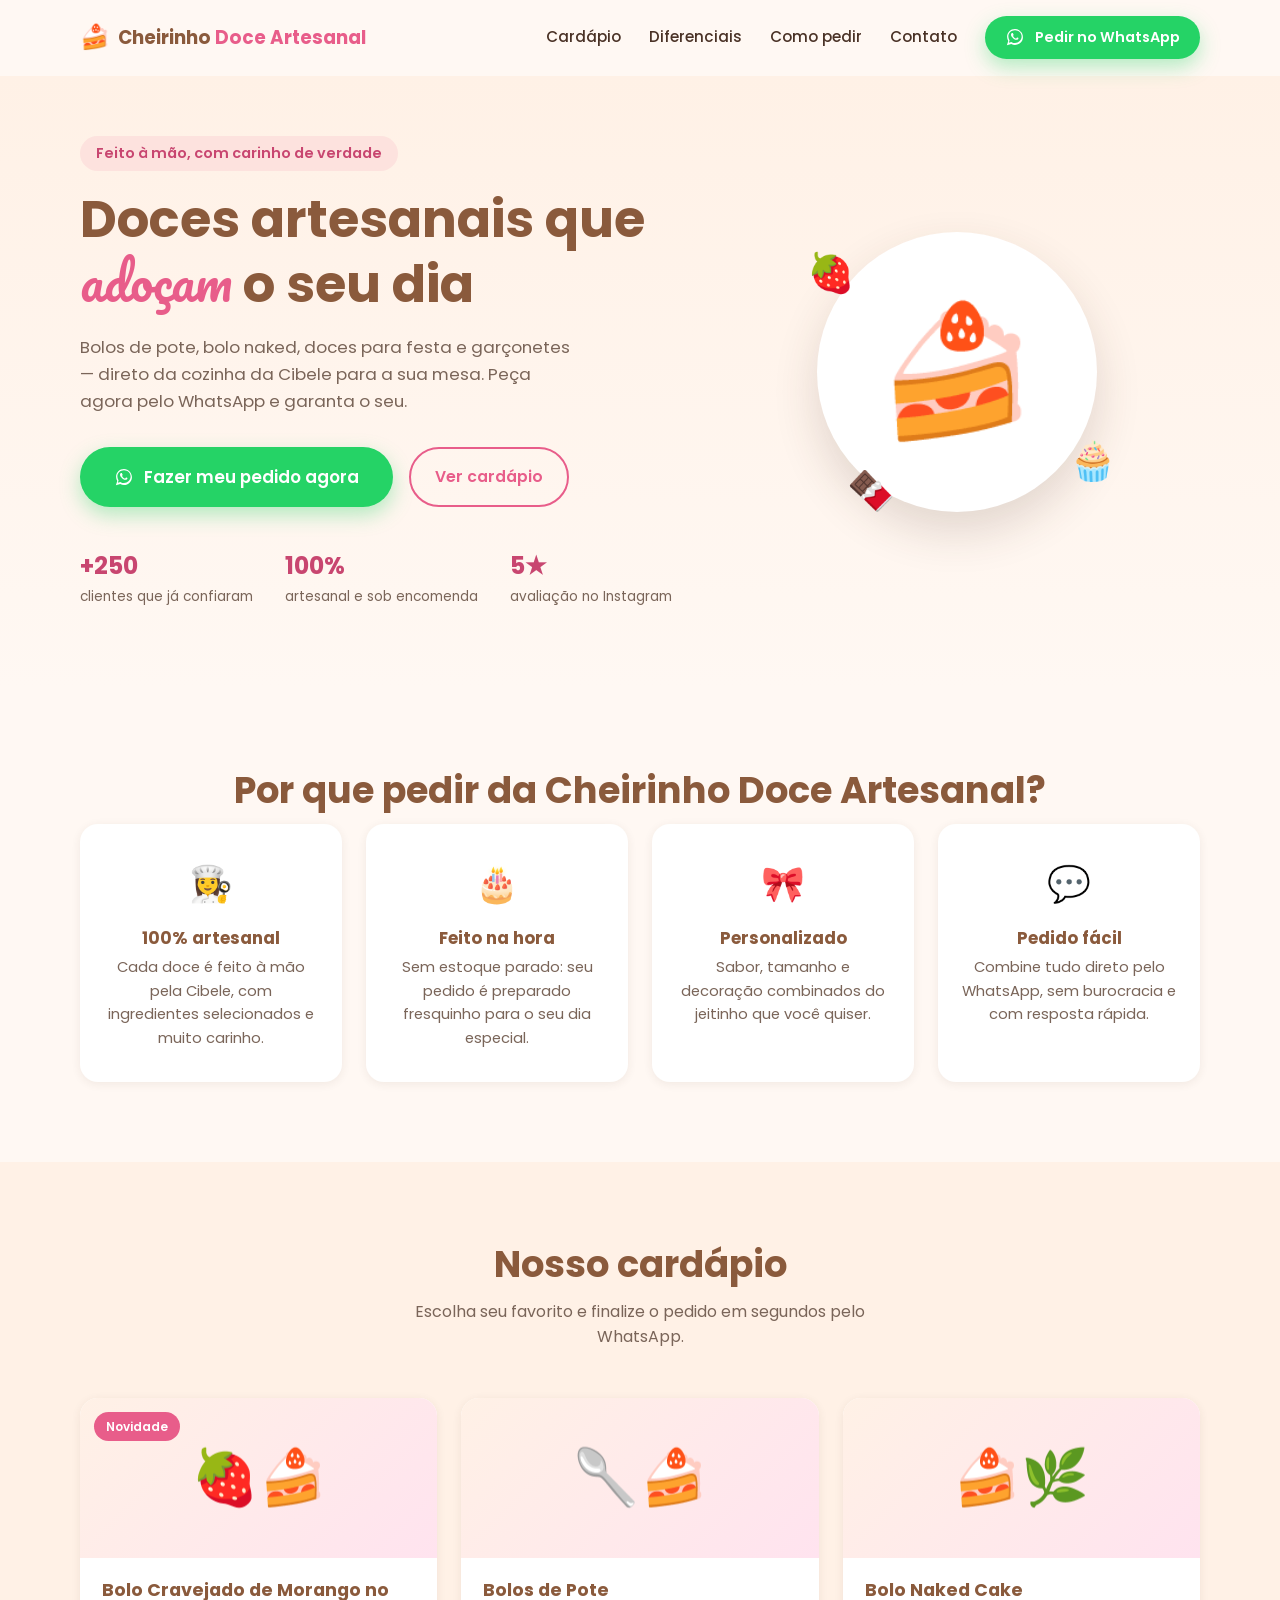
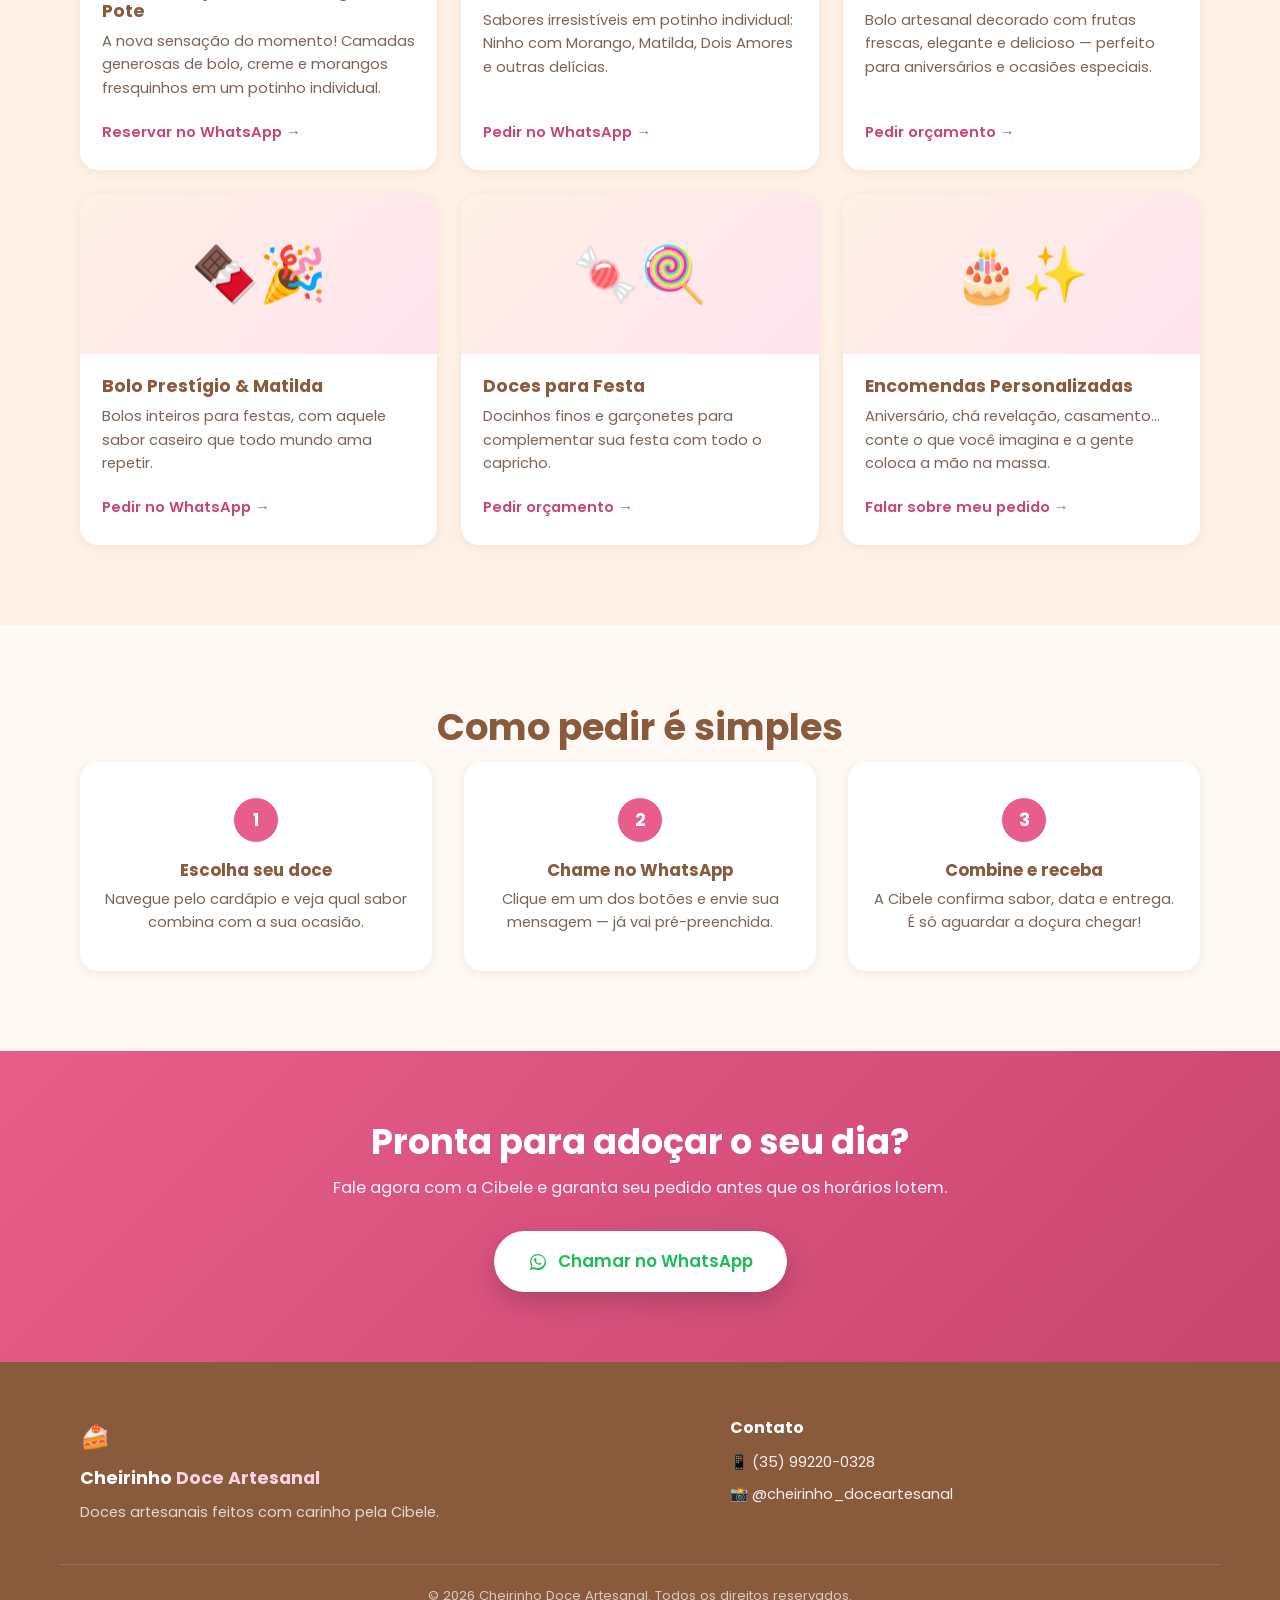
==== index.html @ c2cb462d "fix: correct broken UTF-8 encoding in whatsapp links The "orçamento" and "Prestígio" query strings w" ====
<!DOCTYPE html>
<html lang="pt-BR">
<head>
  <meta charset="UTF-8">
  <meta name="viewport" content="width=device-width, initial-scale=1.0">
  <title>Cheirinho Doce Artesanal | Bolos de Pote e Doces Artesanais</title>
  <meta name="description" content="Bolos de pote, bolo naked, doces para festa e garçonetes feitos à mão pela Cibele. Peça pelo WhatsApp e receba com todo carinho.">
  <meta name="keywords" content="bolo de pote, doceria artesanal, bolo naked cake, doces para festa, garçonetes, encomenda de bolo, confeitaria">
  <meta name="robots" content="index, follow">
  <meta name="author" content="Cheirinho Doce Artesanal">
  <link rel="canonical" href="https://www.cheirinhodoceartesanal.com.br/">

  <!-- Open Graph / redes sociais -->
  <meta property="og:type" content="website">
  <meta property="og:title" content="Cheirinho Doce Artesanal | Bolos de Pote e Doces Artesanais">
  <meta property="og:description" content="Bolos de pote, bolo naked, doces para festa e garçonetes feitos à mão. Peça pelo WhatsApp!">
  <meta property="og:locale" content="pt_BR">
  <meta property="og:site_name" content="Cheirinho Doce Artesanal">
  <meta name="twitter:card" content="summary">

  <link rel="icon" href="data:image/svg+xml,<svg xmlns=%22http://www.w3.org/2000/svg%22 viewBox=%220 0 100 100%22><text y=%22.9em%22 font-size=%2290%22>🍰</text></svg>">

  <link rel="preconnect" href="https://fonts.googleapis.com">
  <link rel="preconnect" href="https://fonts.gstatic.com" crossorigin>
  <link href="https://fonts.googleapis.com/css2?family=Poppins:wght@400;500;600;700&family=Pacifico&display=swap" rel="stylesheet">

  <link rel="stylesheet" href="css/styles.css">

  <!-- SEO: dados estruturados do negócio -->
  <script type="application/ld+json">
  {
    "@context": "https://schema.org",
    "@type": "Bakery",
    "name": "Cheirinho Doce Artesanal",
    "description": "Bolos de pote, bolo naked, doces para festa e garçonetes artesanais sob encomenda.",
    "telephone": "+5535992200328",
    "priceRange": "$$",
    "servesCuisine": "Confeitaria",
    "sameAs": [
      "https://www.instagram.com/cheirinho_doceartesanal/"
    ]
  }
  </script>
</head>
<body>

  <!-- HEADER -->
  <header class="header" id="header">
    <div class="container header__inner">
      <a href="#topo" class="logo">
        <span class="logo__icon" aria-hidden="true">🍰</span>
        <span class="logo__text">Cheirinho <em>Doce Artesanal</em></span>
      </a>

      <button class="nav-toggle" id="navToggle" aria-label="Abrir menu" aria-expanded="false" aria-controls="navMenu">
        <span></span><span></span><span></span>
      </button>

      <nav class="nav" id="navMenu">
        <a href="#cardapio" class="nav__link">Cardápio</a>
        <a href="#diferenciais" class="nav__link">Diferenciais</a>
        <a href="#como-pedir" class="nav__link">Como pedir</a>
        <a href="#contato" class="nav__link">Contato</a>
        <a href="https://wa.me/5535992200328?text=Oi%2C%20Cibele!%20Vim%20pelo%20site%20e%20quero%20fazer%20um%20pedido%20%F0%9F%8D%93"
           class="btn btn--whatsapp nav__cta" target="_blank" rel="noopener" data-wa-cta="header">
          <svg class="icon-wa" viewBox="0 0 32 32" aria-hidden="true"><path d="M16 3C9 3 3.3 8.6 3.3 15.5c0 2.4.7 4.7 1.9 6.7L3 29l7-1.8c1.9 1 4 1.6 6 1.6 7 0 12.7-5.6 12.7-12.5S23 3 16 3zm0 22.6c-1.9 0-3.7-.5-5.3-1.4l-.4-.2-4.1 1 1.1-4-.3-.4a10 10 0 01-1.6-5.4c0-5.6 4.6-10.1 10.6-10.1s10.6 4.5 10.6 10.1S21.9 25.6 16 25.6zm5.8-7.6c-.3-.2-1.9-1-2.2-1.1-.3-.1-.5-.2-.7.1-.2.3-.8 1.1-1 1.3-.2.2-.4.3-.7.1-.3-.2-1.4-.5-2.6-1.6-1-.9-1.6-2-1.8-2.3-.2-.3 0-.5.1-.6.1-.1.3-.4.5-.5.1-.2.2-.3.3-.5.1-.2 0-.4 0-.5 0-.2-.7-1.8-1-2.4-.3-.6-.5-.5-.7-.5h-.6c-.2 0-.5.1-.8.4-.3.3-1 1-1 2.5s1 2.9 1.2 3.1c.1.2 2 3.1 4.9 4.3.7.3 1.2.5 1.6.6.7.2 1.3.2 1.8.1.5-.1 1.9-.8 2.1-1.5.3-.7.3-1.4.2-1.5-.1-.1-.3-.2-.6-.3z"/></svg>
          Pedir no WhatsApp
        </a>
      </nav>
    </div>
  </header>

  <main id="topo">

    <!-- HERO -->
    <section class="hero">
      <div class="container hero__inner">
        <div class="hero__content">
          <p class="eyebrow">Feito à mão, com carinho de verdade</p>
          <h1>Doces artesanais que <span class="highlight">adoçam</span> o seu dia</h1>
          <p class="hero__subtitle">
            Bolos de pote, bolo naked, doces para festa e garçonetes — direto da cozinha da Cibele
            para a sua mesa. Peça agora pelo WhatsApp e garanta o seu.
          </p>
          <div class="hero__actions">
            <a href="https://wa.me/5535992200328?text=Oi%2C%20Cibele!%20Vim%20pelo%20site%20e%20quero%20fazer%20um%20pedido%20%F0%9F%8D%93"
               class="btn btn--whatsapp btn--lg" target="_blank" rel="noopener" data-wa-cta="hero">
              <svg class="icon-wa" viewBox="0 0 32 32" aria-hidden="true"><path d="M16 3C9 3 3.3 8.6 3.3 15.5c0 2.4.7 4.7 1.9 6.7L3 29l7-1.8c1.9 1 4 1.6 6 1.6 7 0 12.7-5.6 12.7-12.5S23 3 16 3zm0 22.6c-1.9 0-3.7-.5-5.3-1.4l-.4-.2-4.1 1 1.1-4-.3-.4a10 10 0 01-1.6-5.4c0-5.6 4.6-10.1 10.6-10.1s10.6 4.5 10.6 10.1S21.9 25.6 16 25.6zm5.8-7.6c-.3-.2-1.9-1-2.2-1.1-.3-.1-.5-.2-.7.1-.2.3-.8 1.1-1 1.3-.2.2-.4.3-.7.1-.3-.2-1.4-.5-2.6-1.6-1-.9-1.6-2-1.8-2.3-.2-.3 0-.5.1-.6.1-.1.3-.4.5-.5.1-.2.2-.3.3-.5.1-.2 0-.4 0-.5 0-.2-.7-1.8-1-2.4-.3-.6-.5-.5-.7-.5h-.6c-.2 0-.5.1-.8.4-.3.3-1 1-1 2.5s1 2.9 1.2 3.1c.1.2 2 3.1 4.9 4.3.7.3 1.2.5 1.6.6.7.2 1.3.2 1.8.1.5-.1 1.9-.8 2.1-1.5.3-.7.3-1.4.2-1.5-.1-.1-.3-.2-.6-.3z"/></svg>
              Fazer meu pedido agora
            </a>
            <a href="#cardapio" class="btn btn--outline">Ver cardápio</a>
          </div>

          <ul class="hero__stats" aria-label="Números da doceria">
            <li><strong>+250</strong><span>clientes que já confiaram</span></li>
            <li><strong>100%</strong><span>artesanal e sob encomenda</span></li>
            <li><strong>5★</strong><span>avaliação no Instagram</span></li>
          </ul>
        </div>

        <div class="hero__art" aria-hidden="true">
          <div class="cake-illustration">
            <span class="cake-emoji">🍰</span>
            <span class="float-emoji float-emoji--1">🍓</span>
            <span class="float-emoji float-emoji--2">🧁</span>
            <span class="float-emoji float-emoji--3">🍫</span>
          </div>
        </div>
      </div>
    </section>

    <!-- DIFERENCIAIS -->
    <section class="section" id="diferenciais">
      <div class="container">
        <h2 class="section__title">Por que pedir da Cheirinho Doce Artesanal?</h2>
        <div class="cards-grid cards-grid--4">
          <div class="feature-card">
            <span class="feature-card__icon" aria-hidden="true">👩‍🍳</span>
            <h3>100% artesanal</h3>
            <p>Cada doce é feito à mão pela Cibele, com ingredientes selecionados e muito carinho.</p>
          </div>
          <div class="feature-card">
            <span class="feature-card__icon" aria-hidden="true">🎂</span>
            <h3>Feito na hora</h3>
            <p>Sem estoque parado: seu pedido é preparado fresquinho para o seu dia especial.</p>
          </div>
          <div class="feature-card">
            <span class="feature-card__icon" aria-hidden="true">🎀</span>
            <h3>Personalizado</h3>
            <p>Sabor, tamanho e decoração combinados do jeitinho que você quiser.</p>
          </div>
          <div class="feature-card">
            <span class="feature-card__icon" aria-hidden="true">💬</span>
            <h3>Pedido fácil</h3>
            <p>Combine tudo direto pelo WhatsApp, sem burocracia e com resposta rápida.</p>
          </div>
        </div>
      </div>
    </section>

    <!-- CARDÁPIO -->
    <section class="section section--alt" id="cardapio">
      <div class="container">
        <h2 class="section__title">Nosso cardápio</h2>
        <p class="section__subtitle">Escolha seu favorito e finalize o pedido em segundos pelo WhatsApp.</p>

        <div class="cards-grid cards-grid--3">

          <article class="product-card">
            <span class="product-card__badge">Novidade</span>
            <div class="product-card__media" aria-hidden="true">🍓🍰</div>
            <div class="product-card__body">
              <h3>Bolo Cravejado de Morango no Pote</h3>
              <p>A nova sensação do momento! Camadas generosas de bolo, creme e morangos fresquinhos em um potinho individual.</p>
              <a href="https://wa.me/5535992200328?text=Oi%2C%20Cibele!%20Quero%20fazer%20uma%20reserva%20do%20Bolo%20Cravejado%20de%20Morango%20no%20Pote%20%F0%9F%8D%93%F0%9F%8D%93"
                 class="product-card__cta" target="_blank" rel="noopener" data-wa-cta="produto-cravejado">
                Reservar no WhatsApp →
              </a>
            </div>
          </article>

          <article class="product-card">
            <div class="product-card__media" aria-hidden="true">🥄🍰</div>
            <div class="product-card__body">
              <h3>Bolos de Pote</h3>
              <p>Sabores irresistíveis em potinho individual: Ninho com Morango, Matilda, Dois Amores e outras delícias.</p>
              <a href="https://wa.me/5535992200328?text=Oi%2C%20Cibele!%20Quero%20pedir%20Bolos%20de%20Pote%20%F0%9F%8D%AE"
                 class="product-card__cta" target="_blank" rel="noopener" data-wa-cta="produto-bolo-pote">
                Pedir no WhatsApp →
              </a>
            </div>
          </article>

          <article class="product-card">
            <div class="product-card__media" aria-hidden="true">🍰🌿</div>
            <div class="product-card__body">
              <h3>Bolo Naked Cake</h3>
              <p>Bolo artesanal decorado com frutas frescas, elegante e delicioso — perfeito para aniversários e ocasiões especiais.</p>
              <a href="https://wa.me/5535992200328?text=Oi%2C%20Cibele!%20Quero%20um%20or%C3%A7amento%20de%20Bolo%20Naked%20Cake%20%F0%9F%8D%B0"
                 class="product-card__cta" target="_blank" rel="noopener" data-wa-cta="produto-naked">
                Pedir orçamento →
              </a>
            </div>
          </article>

          <article class="product-card">
            <div class="product-card__media" aria-hidden="true">🍫🎉</div>
            <div class="product-card__body">
              <h3>Bolo Prestígio &amp; Matilda</h3>
              <p>Bolos inteiros para festas, com aquele sabor caseiro que todo mundo ama repetir.</p>
              <a href="https://wa.me/5535992200328?text=Oi%2C%20Cibele!%20Quero%20saber%20mais%20sobre%20os%20Bolos%20Prest%C3%ADgio%20e%20Matilda%20%F0%9F%8E%89"
                 class="product-card__cta" target="_blank" rel="noopener" data-wa-cta="produto-prestigio">
                Pedir no WhatsApp →
              </a>
            </div>
          </article>

          <article class="product-card">
            <div class="product-card__media" aria-hidden="true">🍬🍭</div>
            <div class="product-card__body">
              <h3>Doces para Festa</h3>
              <p>Docinhos finos e garçonetes para complementar sua festa com todo o capricho.</p>
              <a href="https://wa.me/5535992200328?text=Oi%2C%20Cibele!%20Quero%20um%20or%C3%A7amento%20de%20Doces%20para%20Festa%20e%20Gar%C3%A7onetes%20%F0%9F%8D%AC"
                 class="product-card__cta" target="_blank" rel="noopener" data-wa-cta="produto-docinhos">
                Pedir orçamento →
              </a>
            </div>
          </article>

          <article class="product-card">
            <div class="product-card__media" aria-hidden="true">🎂✨</div>
            <div class="product-card__body">
              <h3>Encomendas Personalizadas</h3>
              <p>Aniversário, chá revelação, casamento... conte o que você imagina e a gente coloca a mão na massa.</p>
              <a href="https://wa.me/5535992200328?text=Oi%2C%20Cibele!%20Quero%20fazer%20uma%20encomenda%20personalizada%20%F0%9F%8E%82"
                 class="product-card__cta" target="_blank" rel="noopener" data-wa-cta="produto-personalizado">
                Falar sobre meu pedido →
              </a>
            </div>
          </article>

        </div>
      </div>
    </section>

    <!-- COMO PEDIR -->
    <section class="section" id="como-pedir">
      <div class="container">
        <h2 class="section__title">Como pedir é simples</h2>
        <div class="steps">
          <div class="step">
            <span class="step__number">1</span>
            <h3>Escolha seu doce</h3>
            <p>Navegue pelo cardápio e veja qual sabor combina com a sua ocasião.</p>
          </div>
          <div class="step">
            <span class="step__number">2</span>
            <h3>Chame no WhatsApp</h3>
            <p>Clique em um dos botões e envie sua mensagem — já vai pré-preenchida.</p>
          </div>
          <div class="step">
            <span class="step__number">3</span>
            <h3>Combine e receba</h3>
            <p>A Cibele confirma sabor, data e entrega. É só aguardar a doçura chegar!</p>
          </div>
        </div>
      </div>
    </section>

    <!-- CTA FINAL -->
    <section class="cta-final">
      <div class="container cta-final__inner">
        <h2>Pronta para adoçar o seu dia?</h2>
        <p>Fale agora com a Cibele e garanta seu pedido antes que os horários lotem.</p>
        <a href="https://wa.me/5535992200328?text=Oi%2C%20Cibele!%20Vim%20pelo%20site%20e%20quero%20fazer%20um%20pedido%20%F0%9F%8D%93"
           class="btn btn--whatsapp btn--lg" target="_blank" rel="noopener" data-wa-cta="cta-final">
          <svg class="icon-wa" viewBox="0 0 32 32" aria-hidden="true"><path d="M16 3C9 3 3.3 8.6 3.3 15.5c0 2.4.7 4.7 1.9 6.7L3 29l7-1.8c1.9 1 4 1.6 6 1.6 7 0 12.7-5.6 12.7-12.5S23 3 16 3zm0 22.6c-1.9 0-3.7-.5-5.3-1.4l-.4-.2-4.1 1 1.1-4-.3-.4a10 10 0 01-1.6-5.4c0-5.6 4.6-10.1 10.6-10.1s10.6 4.5 10.6 10.1S21.9 25.6 16 25.6zm5.8-7.6c-.3-.2-1.9-1-2.2-1.1-.3-.1-.5-.2-.7.1-.2.3-.8 1.1-1 1.3-.2.2-.4.3-.7.1-.3-.2-1.4-.5-2.6-1.6-1-.9-1.6-2-1.8-2.3-.2-.3 0-.5.1-.6.1-.1.3-.4.5-.5.1-.2.2-.3.3-.5.1-.2 0-.4 0-.5 0-.2-.7-1.8-1-2.4-.3-.6-.5-.5-.7-.5h-.6c-.2 0-.5.1-.8.4-.3.3-1 1-1 2.5s1 2.9 1.2 3.1c.1.2 2 3.1 4.9 4.3.7.3 1.2.5 1.6.6.7.2 1.3.2 1.8.1.5-.1 1.9-.8 2.1-1.5.3-.7.3-1.4.2-1.5-.1-.1-.3-.2-.6-.3z"/></svg>
          Chamar no WhatsApp
        </a>
      </div>
    </section>

  </main>

  <!-- FOOTER / CONTATO -->
  <footer class="footer" id="contato">
    <div class="container footer__inner">
      <div class="footer__brand">
        <span class="logo__icon" aria-hidden="true">🍰</span>
        <span class="logo__text">Cheirinho <em>Doce Artesanal</em></span>
        <p>Doces artesanais feitos com carinho pela Cibele.</p>
      </div>

      <div class="footer__contact">
        <h3>Contato</h3>
        <p>
          <a href="https://wa.me/5535992200328" target="_blank" rel="noopener">📱 (35) 99220-0328</a>
        </p>
        <p>
          <a href="https://www.instagram.com/cheirinho_doceartesanal/" target="_blank" rel="noopener">📸 @cheirinho_doceartesanal</a>
        </p>
        <p class="footer__note"><!-- preencher com endereço/cidade e horário de atendimento reais --></p>
      </div>
    </div>
    <div class="footer__bottom">
      <p>&copy; <span id="year"></span> Cheirinho Doce Artesanal. Todos os direitos reservados.</p>
    </div>
  </footer>

  <!-- Botão flutuante WhatsApp -->
  <a href="https://wa.me/5535992200328?text=Oi%2C%20Cibele!%20Vim%20pelo%20site%20e%20quero%20fazer%20um%20pedido%20%F0%9F%8D%93"
     class="whatsapp-float" target="_blank" rel="noopener" aria-label="Chamar no WhatsApp" data-wa-cta="float">
    <svg class="icon-wa" viewBox="0 0 32 32" aria-hidden="true"><path d="M16 3C9 3 3.3 8.6 3.3 15.5c0 2.4.7 4.7 1.9 6.7L3 29l7-1.8c1.9 1 4 1.6 6 1.6 7 0 12.7-5.6 12.7-12.5S23 3 16 3zm0 22.6c-1.9 0-3.7-.5-5.3-1.4l-.4-.2-4.1 1 1.1-4-.3-.4a10 10 0 01-1.6-5.4c0-5.6 4.6-10.1 10.6-10.1s10.6 4.5 10.6 10.1S21.9 25.6 16 25.6zm5.8-7.6c-.3-.2-1.9-1-2.2-1.1-.3-.1-.5-.2-.7.1-.2.3-.8 1.1-1 1.3-.2.2-.4.3-.7.1-.3-.2-1.4-.5-2.6-1.6-1-.9-1.6-2-1.8-2.3-.2-.3 0-.5.1-.6.1-.1.3-.4.5-.5.1-.2.2-.3.3-.5.1-.2 0-.4 0-.5 0-.2-.7-1.8-1-2.4-.3-.6-.5-.5-.7-.5h-.6c-.2 0-.5.1-.8.4-.3.3-1 1-1 2.5s1 2.9 1.2 3.1c.1.2 2 3.1 4.9 4.3.7.3 1.2.5 1.6.6.7.2 1.3.2 1.8.1.5-.1 1.9-.8 2.1-1.5.3-.7.3-1.4.2-1.5-.1-.1-.3-.2-.6-.3z"/></svg>
  </a>

  <script src="js/script.js"></script>
</body>
</html>
---- css/styles.css ----
/* ==========================================================================
   Cheirinho Doce Artesanal — estilos
   ========================================================================== */

:root {
  --color-primary: #e85d8a;
  --color-primary-dark: #c84670;
  --color-secondary: #8a5a3c;
  --color-bg: #fff8f3;
  --color-cream: #fff1e6;
  --color-text: #4a3226;
  --color-text-soft: #7a6559;
  --color-white: #ffffff;
  --color-whatsapp: #25d366;
  --color-whatsapp-dark: #1ebc59;

  --font-heading: 'Pacifico', cursive;
  --font-body: 'Poppins', sans-serif;

  --radius-sm: 10px;
  --radius-md: 18px;
  --radius-lg: 28px;
  --radius-pill: 999px;

  --shadow-sm: 0 2px 10px rgba(74, 50, 38, 0.08);
  --shadow-md: 0 10px 30px rgba(74, 50, 38, 0.12);
  --shadow-lg: 0 20px 45px rgba(74, 50, 38, 0.16);

  --header-h: 76px;
  --transition: 0.25s ease;
}

/* ---------- Reset ---------- */
*,
*::before,
*::after {
  box-sizing: border-box;
  margin: 0;
  padding: 0;
}

html {
  scroll-behavior: smooth;
  scroll-padding-top: var(--header-h);
}

body {
  font-family: var(--font-body);
  color: var(--color-text);
  background: var(--color-bg);
  line-height: 1.6;
  -webkit-font-smoothing: antialiased;
}

img,
svg {
  display: block;
  max-width: 100%;
}

a {
  text-decoration: none;
  color: inherit;
}

ul {
  list-style: none;
}

h1,
h2,
h3 {
  line-height: 1.2;
  font-weight: 700;
}

button {
  font-family: inherit;
  cursor: pointer;
  border: none;
  background: none;
}

.container {
  width: 100%;
  max-width: 1160px;
  margin-inline: auto;
  padding-inline: 20px;
}

/* ---------- Botões ---------- */
.btn {
  display: inline-flex;
  align-items: center;
  gap: 10px;
  padding: 14px 26px;
  border-radius: var(--radius-pill);
  font-weight: 600;
  font-size: 0.98rem;
  transition: transform var(--transition), box-shadow var(--transition), background var(--transition);
  white-space: nowrap;
}

.btn--whatsapp {
  background: var(--color-whatsapp);
  color: var(--color-white);
  box-shadow: 0 8px 20px rgba(37, 211, 102, 0.35);
}

.btn--whatsapp:hover,
.btn--whatsapp:focus-visible {
  background: var(--color-whatsapp-dark);
  transform: translateY(-2px);
  box-shadow: 0 12px 26px rgba(37, 211, 102, 0.45);
}

.btn--lg {
  padding: 17px 34px;
  font-size: 1.05rem;
}

.btn--outline {
  border: 2px solid var(--color-primary);
  color: var(--color-primary);
  padding: 12px 24px;
}

.btn--outline:hover,
.btn--outline:focus-visible {
  background: var(--color-primary);
  color: var(--color-white);
  transform: translateY(-2px);
}

.icon-wa {
  width: 20px;
  height: 20px;
  fill: currentColor;
  flex-shrink: 0;
}

/* ---------- Header ---------- */
.header {
  position: sticky;
  top: 0;
  z-index: 100;
  height: var(--header-h);
  display: flex;
  align-items: center;
  background: rgba(255, 248, 243, 0.9);
  backdrop-filter: blur(8px);
  border-bottom: 1px solid transparent;
  transition: box-shadow var(--transition), border-color var(--transition), background var(--transition);
}

.header.is-scrolled {
  background: rgba(255, 248, 243, 0.97);
  box-shadow: var(--shadow-sm);
  border-color: rgba(74, 50, 38, 0.06);
}

.header__inner {
  display: flex;
  align-items: center;
  justify-content: space-between;
  gap: 16px;
}

.logo {
  display: flex;
  align-items: center;
  gap: 8px;
  font-weight: 700;
  font-size: 1.15rem;
  color: var(--color-secondary);
}

.logo__icon {
  font-size: 1.5rem;
}

.logo__text em {
  font-style: normal;
  color: var(--color-primary);
}

.nav {
  display: flex;
  align-items: center;
  gap: 28px;
}

.nav__link {
  font-weight: 500;
  font-size: 0.95rem;
  color: var(--color-text);
  position: relative;
  padding-block: 4px;
}

.nav__link::after {
  content: '';
  position: absolute;
  left: 0;
  bottom: -2px;
  width: 0;
  height: 2px;
  background: var(--color-primary);
  transition: width var(--transition);
}

.nav__link:hover::after,
.nav__link:focus-visible::after {
  width: 100%;
}

.nav__cta {
  padding: 10px 20px;
  font-size: 0.9rem;
}

.nav-toggle {
  display: none;
  flex-direction: column;
  justify-content: center;
  gap: 5px;
  width: 40px;
  height: 40px;
}

.nav-toggle span {
  display: block;
  width: 24px;
  height: 2px;
  background: var(--color-secondary);
  transition: transform var(--transition), opacity var(--transition);
}

/* ---------- Hero ---------- */
.hero {
  padding-block: 60px 80px;
  background: linear-gradient(180deg, var(--color-cream) 0%, var(--color-bg) 100%);
  overflow: hidden;
}

.hero__inner {
  display: grid;
  grid-template-columns: 1.1fr 0.9fr;
  align-items: center;
  gap: 40px;
}

.eyebrow {
  display: inline-block;
  color: var(--color-primary-dark);
  font-weight: 600;
  font-size: 0.9rem;
  background: rgba(232, 93, 138, 0.1);
  padding: 6px 16px;
  border-radius: var(--radius-pill);
  margin-bottom: 18px;
}

.hero h1 {
  font-size: clamp(2.1rem, 4.2vw, 3.2rem);
  color: var(--color-secondary);
  margin-bottom: 18px;
}

.hero h1 .highlight {
  color: var(--color-primary);
  font-family: var(--font-heading);
  font-weight: 400;
}

.hero__subtitle {
  font-size: 1.05rem;
  color: var(--color-text-soft);
  max-width: 46ch;
  margin-bottom: 32px;
}

.hero__actions {
  display: flex;
  flex-wrap: wrap;
  gap: 16px;
  margin-bottom: 40px;
}

.hero__stats {
  display: flex;
  gap: 32px;
  flex-wrap: wrap;
}

.hero__stats li {
  display: flex;
  flex-direction: column;
}

.hero__stats strong {
  font-size: 1.5rem;
  color: var(--color-primary-dark);
  font-weight: 700;
}

.hero__stats span {
  font-size: 0.85rem;
  color: var(--color-text-soft);
}

.hero__art {
  display: flex;
  justify-content: center;
  align-items: center;
}

.cake-illustration {
  position: relative;
  width: 280px;
  height: 280px;
  display: flex;
  align-items: center;
  justify-content: center;
  background: var(--color-white);
  border-radius: 50%;
  box-shadow: var(--shadow-lg);
}

.cake-emoji {
  font-size: 8rem;
  animation: float-cake 4s ease-in-out infinite;
}

.float-emoji {
  position: absolute;
  font-size: 2.4rem;
  animation: float-around 5s ease-in-out infinite;
}

.float-emoji--1 {
  top: 10px;
  left: -10px;
  animation-delay: 0s;
}

.float-emoji--2 {
  bottom: 20px;
  right: -20px;
  animation-delay: 1.2s;
}

.float-emoji--3 {
  bottom: -10px;
  left: 30px;
  animation-delay: 2.4s;
}

@keyframes float-cake {
  0%, 100% { transform: translateY(0); }
  50% { transform: translateY(-12px); }
}

@keyframes float-around {
  0%, 100% { transform: translateY(0) rotate(0deg); }
  50% { transform: translateY(-16px) rotate(8deg); }
}

/* ---------- Seções genéricas ---------- */
.section {
  padding-block: 80px;
}

.section--alt {
  background: var(--color-cream);
}

.section__title {
  text-align: center;
  font-size: clamp(1.7rem, 3vw, 2.3rem);
  color: var(--color-secondary);
  margin-bottom: 12px;
}

.section__subtitle {
  text-align: center;
  color: var(--color-text-soft);
  max-width: 50ch;
  margin: 0 auto 48px;
}

.cards-grid {
  display: grid;
  gap: 24px;
}

.cards-grid--4 {
  grid-template-columns: repeat(4, 1fr);
}

.cards-grid--3 {
  grid-template-columns: repeat(3, 1fr);
  margin-top: 12px;
}

/* ---------- Feature cards (Diferenciais) ---------- */
.feature-card {
  background: var(--color-white);
  border-radius: var(--radius-md);
  padding: 32px 24px;
  text-align: center;
  box-shadow: var(--shadow-sm);
  transition: transform var(--transition), box-shadow var(--transition);
}

.feature-card:hover {
  transform: translateY(-6px);
  box-shadow: var(--shadow-md);
}

.feature-card__icon {
  display: inline-flex;
  font-size: 2.2rem;
  margin-bottom: 16px;
}

.feature-card h3 {
  font-size: 1.05rem;
  color: var(--color-secondary);
  margin-bottom: 8px;
}

.feature-card p {
  font-size: 0.92rem;
  color: var(--color-text-soft);
}

/* ---------- Product cards (Cardápio) ---------- */
.product-card {
  position: relative;
  background: var(--color-white);
  border-radius: var(--radius-md);
  overflow: hidden;
  box-shadow: var(--shadow-sm);
  transition: transform var(--transition), box-shadow var(--transition);
  display: flex;
  flex-direction: column;
}

.product-card:hover {
  transform: translateY(-6px);
  box-shadow: var(--shadow-md);
}

.product-card__badge {
  position: absolute;
  top: 14px;
  left: 14px;
  background: var(--color-primary);
  color: var(--color-white);
  font-size: 0.75rem;
  font-weight: 600;
  padding: 5px 12px;
  border-radius: var(--radius-pill);
  z-index: 1;
}

.product-card__media {
  height: 160px;
  display: flex;
  align-items: center;
  justify-content: center;
  font-size: 3.4rem;
  background: linear-gradient(135deg, var(--color-cream), #ffe3ef);
  gap: 4px;
}

.product-card__body {
  padding: 22px 22px 26px;
  display: flex;
  flex-direction: column;
  flex: 1;
}

.product-card__body h3 {
  font-size: 1.1rem;
  color: var(--color-secondary);
  margin-bottom: 8px;
}

.product-card__body p {
  font-size: 0.92rem;
  color: var(--color-text-soft);
  margin-bottom: 20px;
  flex: 1;
}

.product-card__cta {
  font-weight: 600;
  color: var(--color-primary-dark);
  font-size: 0.92rem;
  transition: gap var(--transition), color var(--transition);
}

.product-card__cta:hover,
.product-card__cta:focus-visible {
  color: var(--color-whatsapp-dark);
}

/* ---------- Como pedir ---------- */
.steps {
  display: grid;
  grid-template-columns: repeat(3, 1fr);
  gap: 32px;
  position: relative;
}

.step {
  text-align: center;
  background: var(--color-white);
  border-radius: var(--radius-md);
  padding: 36px 24px;
  box-shadow: var(--shadow-sm);
}

.step__number {
  display: inline-flex;
  align-items: center;
  justify-content: center;
  width: 44px;
  height: 44px;
  border-radius: 50%;
  background: var(--color-primary);
  color: var(--color-white);
  font-weight: 700;
  font-size: 1.1rem;
  margin-bottom: 18px;
}

.step h3 {
  color: var(--color-secondary);
  font-size: 1.05rem;
  margin-bottom: 8px;
}

.step p {
  font-size: 0.92rem;
  color: var(--color-text-soft);
}

/* ---------- CTA final ---------- */
.cta-final {
  background: linear-gradient(135deg, var(--color-primary) 0%, var(--color-primary-dark) 100%);
  padding-block: 70px;
}

.cta-final__inner {
  text-align: center;
  color: var(--color-white);
}

.cta-final h2 {
  font-size: clamp(1.6rem, 3vw, 2.2rem);
  margin-bottom: 12px;
}

.cta-final p {
  opacity: 0.92;
  margin-bottom: 30px;
  font-size: 1.02rem;
}

.cta-final .btn--whatsapp {
  background: var(--color-white);
  color: var(--color-whatsapp-dark);
  box-shadow: 0 10px 26px rgba(0, 0, 0, 0.18);
}

.cta-final .btn--whatsapp:hover,
.cta-final .btn--whatsapp:focus-visible {
  background: var(--color-cream);
  transform: translateY(-2px);
}

/* ---------- Footer ---------- */
.footer {
  background: var(--color-secondary);
  color: rgba(255, 255, 255, 0.9);
  padding-top: 56px;
}

.footer__inner {
  display: grid;
  grid-template-columns: 1.3fr 1fr;
  gap: 40px;
  padding-bottom: 40px;
  border-bottom: 1px solid rgba(255, 255, 255, 0.15);
}

.footer__brand {
  display: flex;
  flex-direction: column;
  gap: 8px;
}

.footer__brand .logo__text {
  color: var(--color-white);
  font-weight: 700;
  font-size: 1.1rem;
}

.footer__brand .logo__text em {
  font-style: normal;
  color: #ffd1e3;
}

.footer__brand p {
  font-size: 0.9rem;
  opacity: 0.85;
  max-width: 40ch;
}

.footer__contact h3 {
  font-size: 1rem;
  margin-bottom: 14px;
  color: var(--color-white);
}

.footer__contact p {
  margin-bottom: 8px;
  font-size: 0.92rem;
}

.footer__contact a:hover,
.footer__contact a:focus-visible {
  text-decoration: underline;
}

.footer__note {
  opacity: 0.7;
  font-size: 0.85rem;
}

.footer__bottom {
  text-align: center;
  padding-block: 20px;
  font-size: 0.82rem;
  opacity: 0.75;
}

/* ---------- WhatsApp flutuante ---------- */
.whatsapp-float {
  position: fixed;
  right: 20px;
  bottom: 20px;
  width: 58px;
  height: 58px;
  border-radius: 50%;
  background: var(--color-whatsapp);
  display: flex;
  align-items: center;
  justify-content: center;
  box-shadow: 0 10px 24px rgba(37, 211, 102, 0.45);
  z-index: 90;
  transition: transform var(--transition), opacity var(--transition), box-shadow var(--transition);
  opacity: 0;
  visibility: hidden;
  transform: scale(0.7);
}

.whatsapp-float.is-visible {
  opacity: 1;
  visibility: visible;
  transform: scale(1);
}

.whatsapp-float:hover,
.whatsapp-float:focus-visible {
  transform: scale(1.08);
  box-shadow: 0 14px 30px rgba(37, 211, 102, 0.55);
}

.whatsapp-float .icon-wa {
  width: 28px;
  height: 28px;
  fill: var(--color-white);
}

/* ---------- Reveal animation ---------- */
[data-reveal] {
  opacity: 0;
  transform: translateY(24px);
  transition: opacity 0.6s ease, transform 0.6s ease;
}

[data-reveal].is-revealed {
  opacity: 1;
  transform: translateY(0);
}

/* ---------- Foco acessível ---------- */
a:focus-visible,
button:focus-visible {
  outline: 2px solid var(--color-primary-dark);
  outline-offset: 3px;
}

/* ==========================================================================
   Responsivo
   ========================================================================== */

@media (max-width: 960px) {
  .hero__inner {
    grid-template-columns: 1fr;
    text-align: center;
  }

  .hero__subtitle {
    margin-inline: auto;
  }

  .hero__actions,
  .hero__stats {
    justify-content: center;
  }

  .hero__art {
    order: -1;
  }

  .cake-illustration {
    width: 220px;
    height: 220px;
  }

  .cake-emoji {
    font-size: 6rem;
  }

  .cards-grid--4 {
    grid-template-columns: repeat(2, 1fr);
  }

  .cards-grid--3 {
    grid-template-columns: repeat(2, 1fr);
  }

  .steps {
    grid-template-columns: 1fr;
  }

  .footer__inner {
    grid-template-columns: 1fr;
  }
}

@media (max-width: 720px) {
  .nav-toggle {
    display: flex;
  }

  .nav {
    position: fixed;
    top: var(--header-h);
    left: 0;
    right: 0;
    flex-direction: column;
    align-items: stretch;
    gap: 0;
    background: var(--color-white);
    box-shadow: var(--shadow-md);
    padding: 12px 20px 20px;
    transform: translateY(-12px);
    opacity: 0;
    visibility: hidden;
    pointer-events: none;
    transition: opacity var(--transition), transform var(--transition), visibility var(--transition);
  }

  .nav.is-open {
    opacity: 1;
    visibility: visible;
    transform: translateY(0);
    pointer-events: auto;
  }

  .nav__link {
    padding-block: 14px;
    border-bottom: 1px solid rgba(74, 50, 38, 0.08);
  }

  .nav__cta {
    margin-top: 14px;
    justify-content: center;
  }

  .nav-toggle.is-active span:nth-child(1) {
    transform: translateY(7px) rotate(45deg);
  }

  .nav-toggle.is-active span:nth-child(2) {
    opacity: 0;
  }

  .nav-toggle.is-active span:nth-child(3) {
    transform: translateY(-7px) rotate(-45deg);
  }

  .cards-grid--4,
  .cards-grid--3 {
    grid-template-columns: 1fr;
  }

  .hero {
    padding-block: 40px 56px;
  }

  .section {
    padding-block: 56px;
  }
}

@media (prefers-reduced-motion: reduce) {
  html {
    scroll-behavior: auto;
  }

  .cake-emoji,
  .float-emoji {
    animation: none;
  }

  [data-reveal] {
    opacity: 1;
    transform: none;
    transition: none;
  }
}
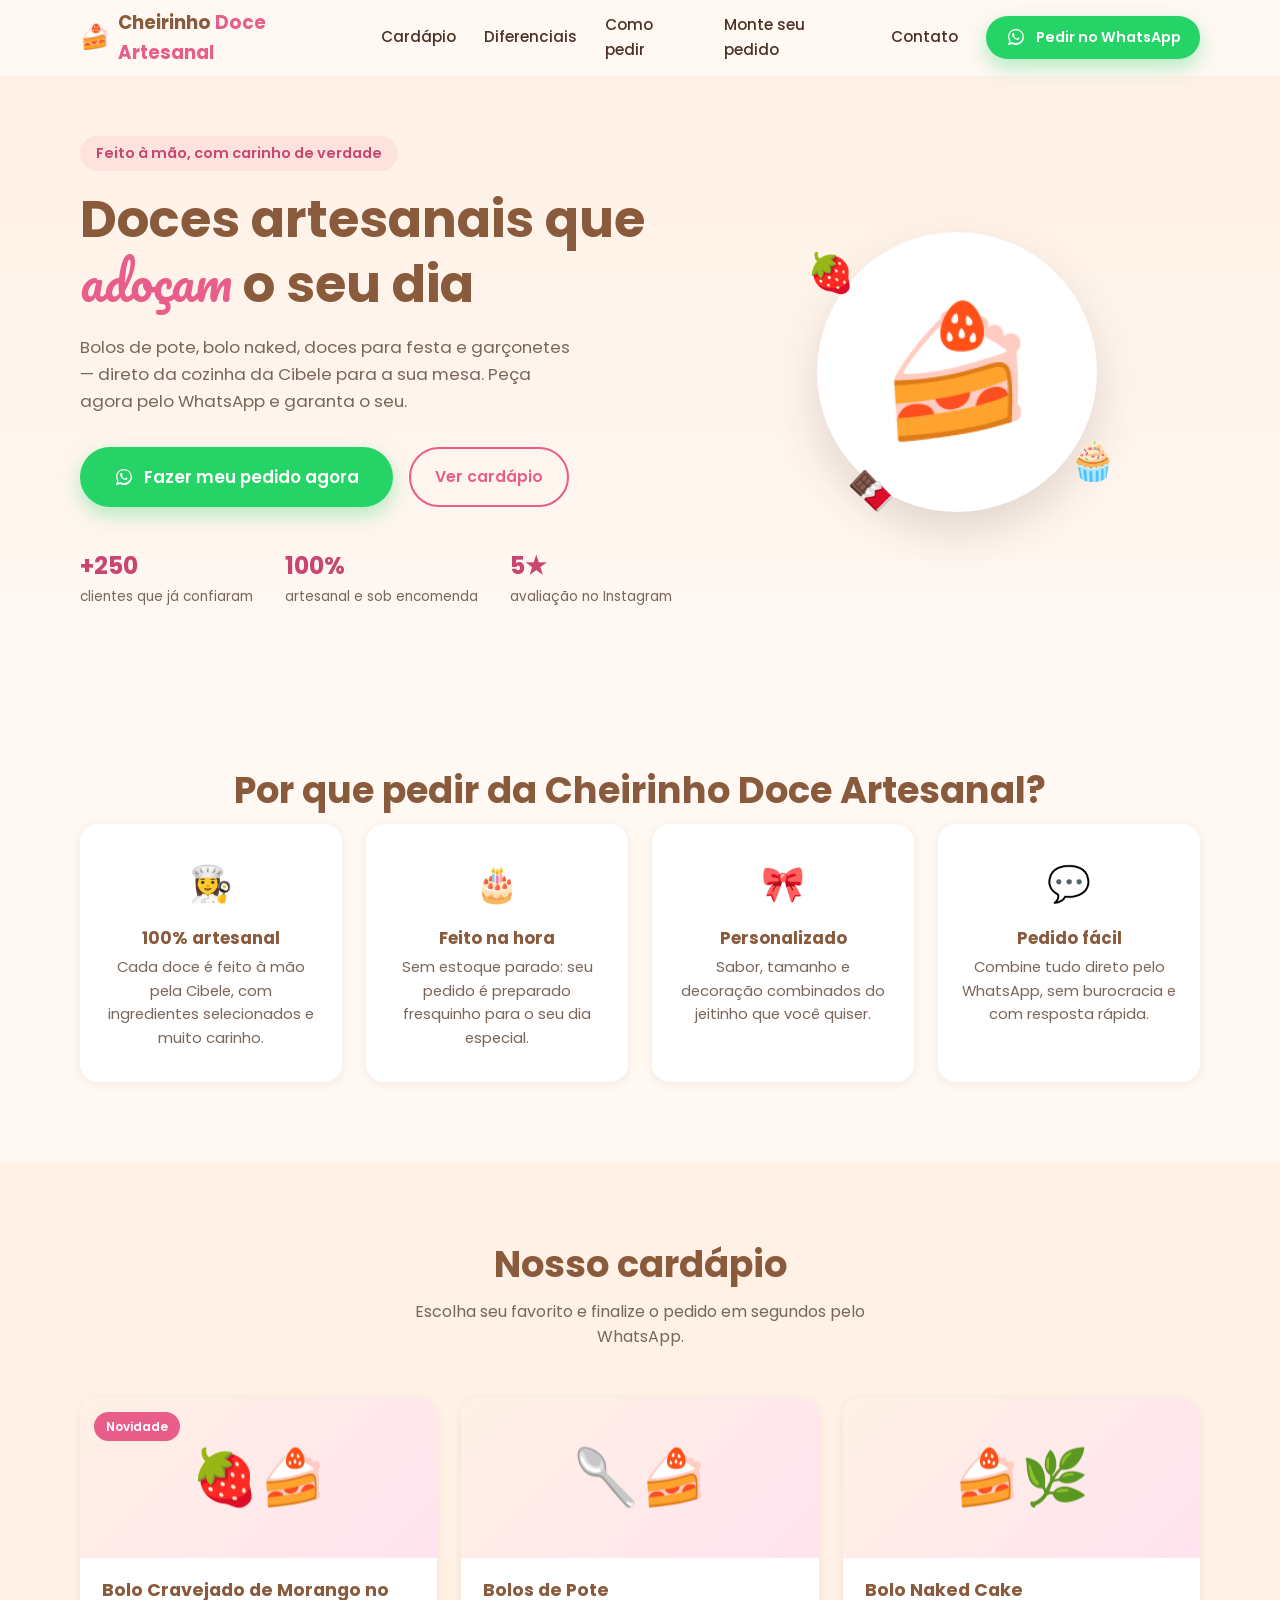
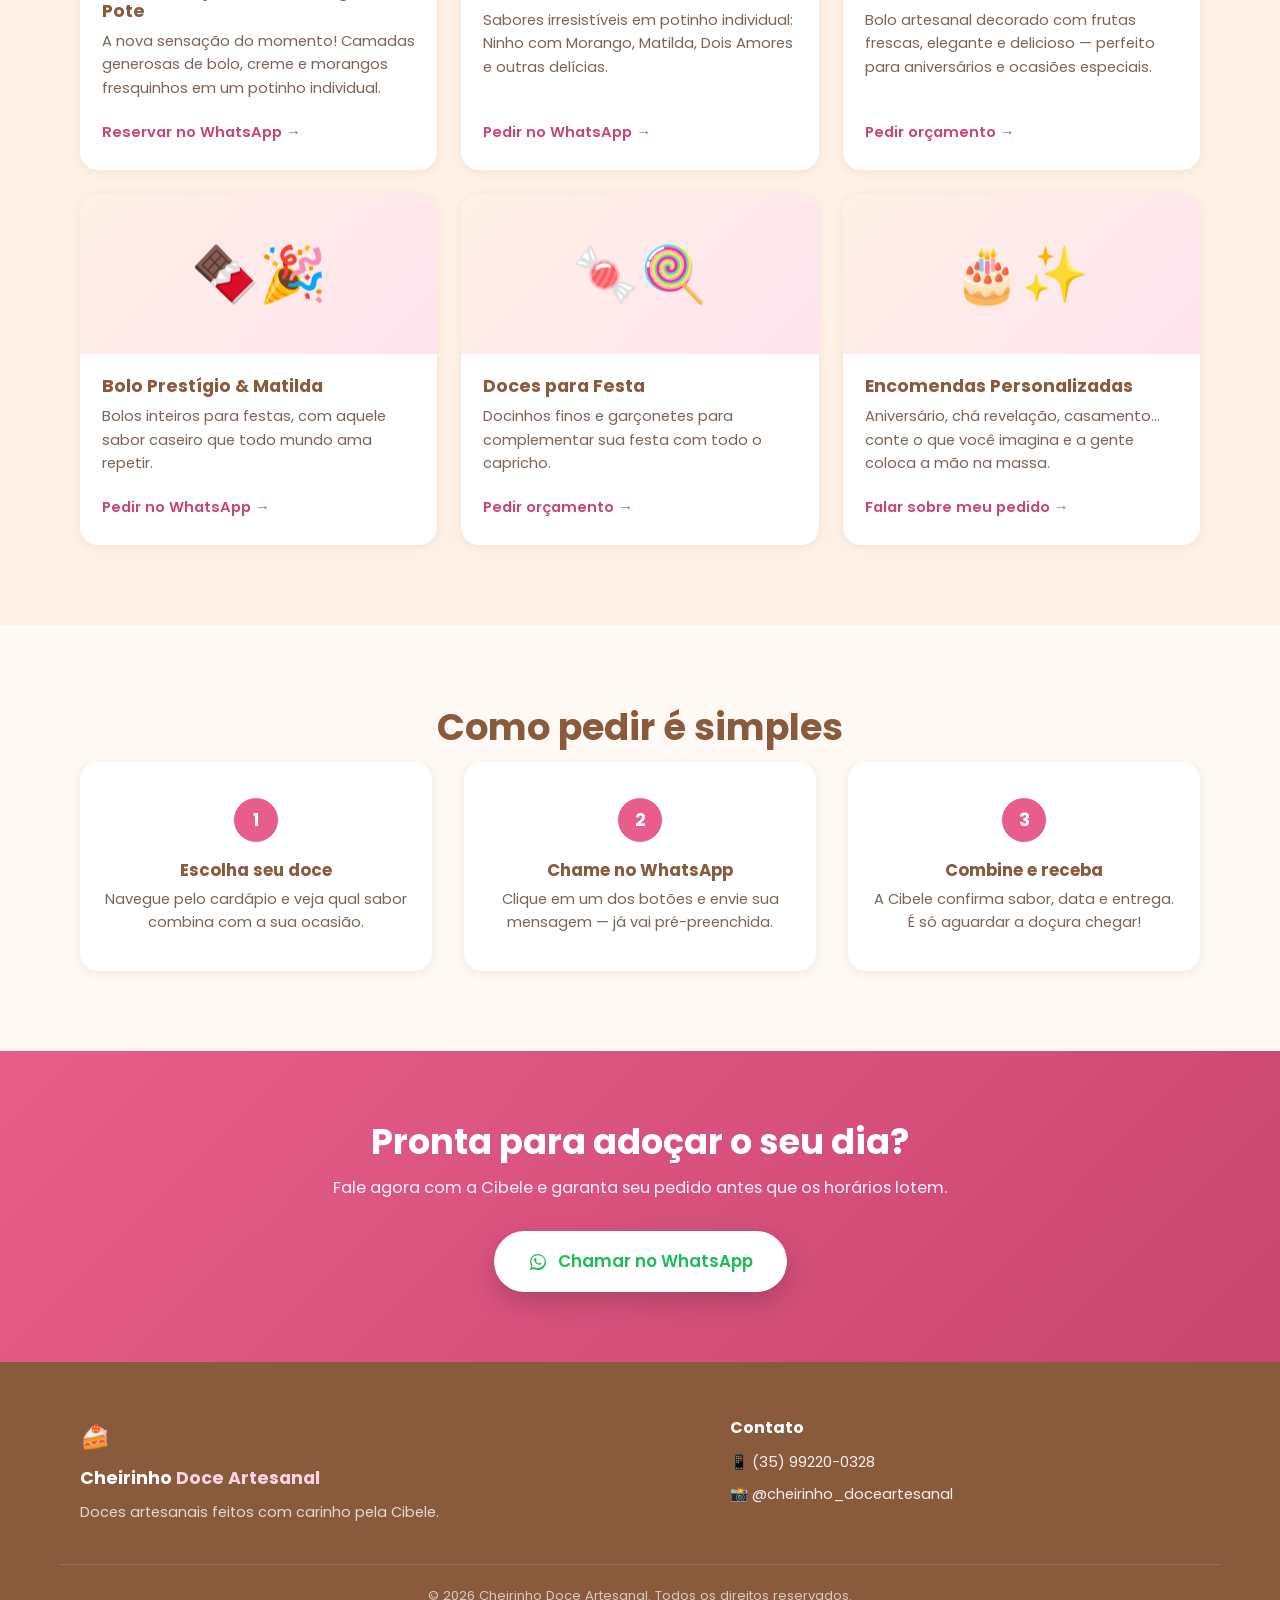
==== commit a89d6a24: "feat: migrate order builder into single-page view Turns "Monte seu pedido" from a separate page into" ====
--- a/index.html
+++ b/index.html
@@ -25,6 +25,7 @@
   <link href="https://fonts.googleapis.com/css2?family=Poppins:wght@400;500;600;700&family=Pacifico&display=swap" rel="stylesheet">
 
   <link rel="stylesheet" href="css/styles.css">
+  <link rel="stylesheet" href="css/pedido.css">
 
   <!-- SEO: dados estruturados do negócio -->
   <script type="application/ld+json">
@@ -60,6 +61,7 @@
         <a href="#cardapio" class="nav__link">Cardápio</a>
         <a href="#diferenciais" class="nav__link">Diferenciais</a>
         <a href="#como-pedir" class="nav__link">Como pedir</a>
+        <a href="#pedido" class="nav__link">Monte seu pedido</a>
         <a href="#contato" class="nav__link">Contato</a>
         <a href="https://wa.me/5535992200328?text=Oi%2C%20Cibele!%20Vim%20pelo%20site%20e%20quero%20fazer%20um%20pedido%20%F0%9F%8D%93"
            class="btn btn--whatsapp nav__cta" target="_blank" rel="noopener" data-wa-cta="header">
@@ -70,7 +72,8 @@
     </div>
   </header>
 
-  <main id="topo">
+  <main>
+  <div class="view view--active" id="topo" data-view="main">
 
     <!-- HERO -->
     <section class="hero">
@@ -260,6 +263,66 @@
       </div>
     </section>
 
+  </div>
+
+  <!-- MONTE SEU PEDIDO -->
+  <div class="view" id="pedido" data-view="pedido">
+
+    <section class="order-hero">
+      <div class="container">
+        <p class="eyebrow">Monte do seu jeitinho</p>
+        <h2 id="pedidoHeading" tabindex="-1">Escolha seus doces e envie o pedido em 1 clique</h2>
+        <p class="order-hero__subtitle">
+          Selecione os itens, ajuste as quantidades e mande tudo prontinho pra Cibele no WhatsApp —
+          sem precisar digitar nada.
+        </p>
+      </div>
+    </section>
+
+    <section class="order-builder">
+      <div class="container order-layout">
+
+        <div class="order-catalog" id="orderCatalog" aria-label="Catálogo de produtos">
+          <!-- categorias e itens são renderizados via JS (pedido.js) -->
+        </div>
+
+        <aside class="order-summary" id="orderSummary" aria-label="Resumo do pedido">
+          <div class="order-summary__card">
+            <h3>Seu pedido</h3>
+
+            <ul class="order-summary__list" id="summaryList">
+              <li class="order-summary__empty" id="summaryEmpty">Nenhum item selecionado ainda.</li>
+            </ul>
+
+            <div class="form-field">
+              <label for="customerName">Seu nome</label>
+              <input type="text" id="customerName" name="customerName" placeholder="Como podemos te chamar?" autocomplete="name">
+            </div>
+
+            <div class="form-field">
+              <label for="deliveryDate">Data desejada (opcional)</label>
+              <input type="date" id="deliveryDate" name="deliveryDate">
+            </div>
+
+            <div class="form-field">
+              <label for="notes">Observações (opcional)</label>
+              <textarea id="notes" name="notes" rows="3" placeholder="Alguma preferência, restrição ou detalhe do pedido?"></textarea>
+            </div>
+
+            <a href="#" id="sendOrderBtn" class="btn btn--whatsapp btn--lg order-summary__cta"
+               target="_blank" rel="noopener" data-wa-cta="pedido-montado" aria-disabled="true">
+              <svg class="icon-wa" viewBox="0 0 32 32" aria-hidden="true"><path d="M16 3C9 3 3.3 8.6 3.3 15.5c0 2.4.7 4.7 1.9 6.7L3 29l7-1.8c1.9 1 4 1.6 6 1.6 7 0 12.7-5.6 12.7-12.5S23 3 16 3zm0 22.6c-1.9 0-3.7-.5-5.3-1.4l-.4-.2-4.1 1 1.1-4-.3-.4a10 10 0 01-1.6-5.4c0-5.6 4.6-10.1 10.6-10.1s10.6 4.5 10.6 10.1S21.9 25.6 16 25.6zm5.8-7.6c-.3-.2-1.9-1-2.2-1.1-.3-.1-.5-.2-.7.1-.2.3-.8 1.1-1 1.3-.2.2-.4.3-.7.1-.3-.2-1.4-.5-2.6-1.6-1-.9-1.6-2-1.8-2.3-.2-.3 0-.5.1-.6.1-.1.3-.4.5-.5.1-.2.2-.3.3-.5.1-.2 0-.4 0-.5 0-.2-.7-1.8-1-2.4-.3-.6-.5-.5-.7-.5h-.6c-.2 0-.5.1-.8.4-.3.3-1 1-1 2.5s1 2.9 1.2 3.1c.1.2 2 3.1 4.9 4.3.7.3 1.2.5 1.6.6.7.2 1.3.2 1.8.1.5-.1 1.9-.8 2.1-1.5.3-.7.3-1.4.2-1.5-.1-.1-.3-.2-.6-.3z"/></svg>
+              Enviar pedido no WhatsApp
+            </a>
+            <p class="order-summary__hint" id="summaryHint">Selecione ao menos um item para continuar.</p>
+          </div>
+        </aside>
+
+      </div>
+    </section>
+
+  </div>
+
   </main>
 
   <!-- FOOTER / CONTATO -->
@@ -294,5 +357,6 @@
   </a>
 
   <script src="js/script.js"></script>
+  <script src="js/pedido.js"></script>
 </body>
 </html>
--- a/css/styles.css
+++ b/css/styles.css
@@ -703,6 +703,21 @@
 button:focus-visible {
   outline: 2px solid var(--color-primary-dark);
   outline-offset: 3px;
+}
+
+/* Heading usado apenas como alvo de foco programático da SPA (troca de view):
+   não é um controle interativo real, então não exibe outline nativo do navegador. */
+#pedidoHeading {
+  outline: none;
+}
+
+/* ---------- SPA: alterna entre a view principal e "Monte seu pedido" (#pedido) ---------- */
+.view {
+  display: none;
+}
+
+.view--active {
+  display: block;
 }
 
 /* ==========================================================================
--- a/css/pedido.css
+++ b/css/pedido.css
@@ -0,0 +1,265 @@
+/* ==========================================================================
+   Página "Monte seu pedido" — estilos específicos
+   ========================================================================== */
+
+.order-hero {
+  padding-block: 48px 24px;
+  background: linear-gradient(180deg, var(--color-cream) 0%, var(--color-bg) 100%);
+  text-align: center;
+}
+
+.order-hero h2 {
+  font-size: clamp(1.7rem, 3.4vw, 2.5rem);
+  color: var(--color-secondary);
+  margin-bottom: 12px;
+}
+
+.order-hero h2:focus {
+  outline: 2px solid var(--color-primary-dark);
+  outline-offset: 4px;
+}
+
+.order-hero__subtitle {
+  color: var(--color-text-soft);
+  max-width: 56ch;
+  margin-inline: auto;
+}
+
+.order-builder {
+  padding-block: 40px 80px;
+}
+
+.order-layout {
+  display: grid;
+  grid-template-columns: 1.6fr 1fr;
+  gap: 32px;
+  align-items: start;
+}
+
+.order-catalog,
+.order-summary {
+  min-width: 0;
+}
+
+/* ---------- Catálogo ---------- */
+.order-category {
+  margin-bottom: 32px;
+}
+
+.order-category__title {
+  font-size: 1.15rem;
+  color: var(--color-secondary);
+  margin-bottom: 14px;
+  padding-bottom: 8px;
+  border-bottom: 2px solid var(--color-cream);
+}
+
+.order-item {
+  display: flex;
+  align-items: center;
+  gap: 14px;
+  min-width: 0;
+  background: var(--color-white);
+  border: 1px solid rgba(74, 50, 38, 0.08);
+  border-radius: var(--radius-md);
+  padding: 14px 16px;
+  margin-bottom: 12px;
+  transition: border-color var(--transition), box-shadow var(--transition);
+}
+
+.order-item:has(.order-item__checkbox:checked) {
+  border-color: var(--color-primary);
+  box-shadow: var(--shadow-sm);
+}
+
+.order-item__checkbox {
+  width: 22px;
+  height: 22px;
+  accent-color: var(--color-primary);
+  flex-shrink: 0;
+  cursor: pointer;
+}
+
+.order-item__label {
+  flex: 1;
+  min-width: 0;
+  display: flex;
+  flex-direction: column;
+  gap: 2px;
+  cursor: pointer;
+}
+
+.order-item__name {
+  font-weight: 600;
+  font-size: 0.98rem;
+  color: var(--color-text);
+  overflow-wrap: break-word;
+}
+
+.order-item__tag {
+  display: inline-block;
+  align-self: flex-start;
+  background: var(--color-primary);
+  color: var(--color-white);
+  font-size: 0.7rem;
+  font-weight: 600;
+  padding: 2px 10px;
+  border-radius: var(--radius-pill);
+  margin-top: 2px;
+}
+
+.qty-stepper {
+  display: flex;
+  align-items: center;
+  gap: 10px;
+  flex-shrink: 0;
+}
+
+.qty-stepper__btn {
+  width: 32px;
+  height: 32px;
+  border-radius: 50%;
+  background: var(--color-cream);
+  color: var(--color-primary-dark);
+  font-size: 1.2rem;
+  font-weight: 700;
+  display: flex;
+  align-items: center;
+  justify-content: center;
+  transition: background var(--transition);
+}
+
+.qty-stepper__btn:hover,
+.qty-stepper__btn:focus-visible {
+  background: var(--color-primary);
+  color: var(--color-white);
+}
+
+.qty-stepper__value {
+  min-width: 20px;
+  text-align: center;
+  font-weight: 600;
+}
+
+.order-item:not(:has(.order-item__checkbox:checked)) .qty-stepper {
+  opacity: 0.35;
+  pointer-events: none;
+}
+
+/* ---------- Resumo ---------- */
+.order-summary__card {
+  background: var(--color-white);
+  border-radius: var(--radius-lg);
+  padding: 28px;
+  box-shadow: var(--shadow-md);
+  position: sticky;
+  top: calc(var(--header-h) + 20px);
+}
+
+.order-summary__card h3 {
+  font-size: 1.2rem;
+  color: var(--color-secondary);
+  margin-bottom: 16px;
+}
+
+.order-summary__list {
+  margin-bottom: 18px;
+  max-height: 220px;
+  overflow-y: auto;
+}
+
+.order-summary__list li {
+  display: flex;
+  justify-content: space-between;
+  gap: 8px;
+  font-size: 0.9rem;
+  padding-block: 8px;
+  border-bottom: 1px solid rgba(74, 50, 38, 0.08);
+}
+
+.order-summary__list li:last-child {
+  border-bottom: none;
+}
+
+.order-summary__list li[hidden] {
+  display: none;
+}
+
+.order-summary__empty {
+  color: var(--color-text-soft);
+  font-style: italic;
+  border-bottom: none !important;
+}
+
+.order-summary__qty {
+  font-weight: 600;
+  color: var(--color-primary-dark);
+  white-space: nowrap;
+}
+
+.form-field {
+  margin-bottom: 16px;
+}
+
+.form-field label {
+  display: block;
+  font-size: 0.85rem;
+  font-weight: 600;
+  color: var(--color-secondary);
+  margin-bottom: 6px;
+}
+
+.form-field input,
+.form-field textarea {
+  width: 100%;
+  border: 1px solid rgba(74, 50, 38, 0.15);
+  border-radius: var(--radius-sm);
+  padding: 10px 14px;
+  font-family: var(--font-body);
+  font-size: 0.92rem;
+  color: var(--color-text);
+  background: var(--color-bg);
+  resize: vertical;
+  transition: border-color var(--transition);
+}
+
+.form-field input:focus,
+.form-field textarea:focus {
+  outline: none;
+  border-color: var(--color-primary);
+}
+
+.order-summary__cta {
+  width: 100%;
+  justify-content: center;
+  margin-top: 6px;
+}
+
+.order-summary__cta[aria-disabled="true"] {
+  opacity: 0.5;
+  pointer-events: none;
+}
+
+.order-summary__hint {
+  text-align: center;
+  font-size: 0.8rem;
+  color: var(--color-text-soft);
+  margin-top: 10px;
+}
+
+/* ---------- Responsivo ---------- */
+@media (max-width: 960px) {
+  .order-layout {
+    grid-template-columns: 1fr;
+  }
+
+  .order-summary__card {
+    position: static;
+  }
+}
+
+@media (max-width: 720px) {
+  .order-item {
+    flex-wrap: wrap;
+  }
+}
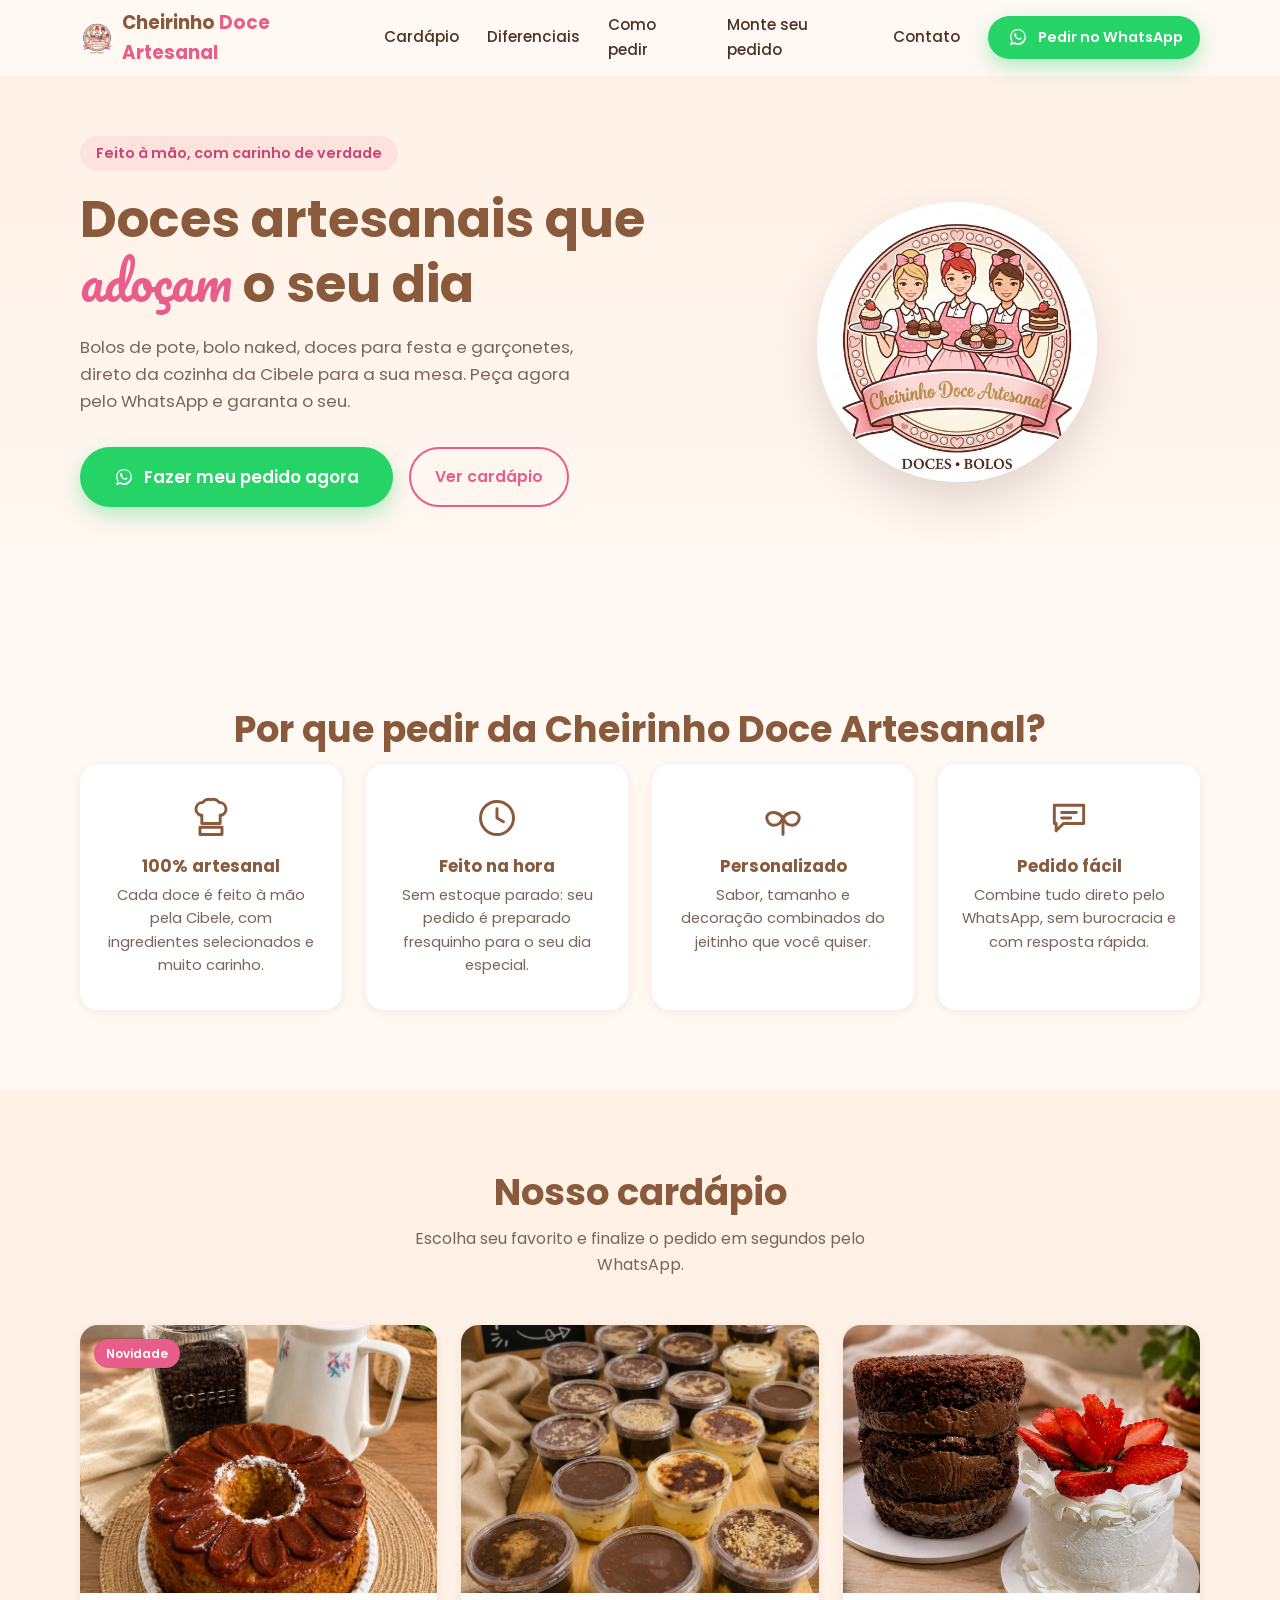
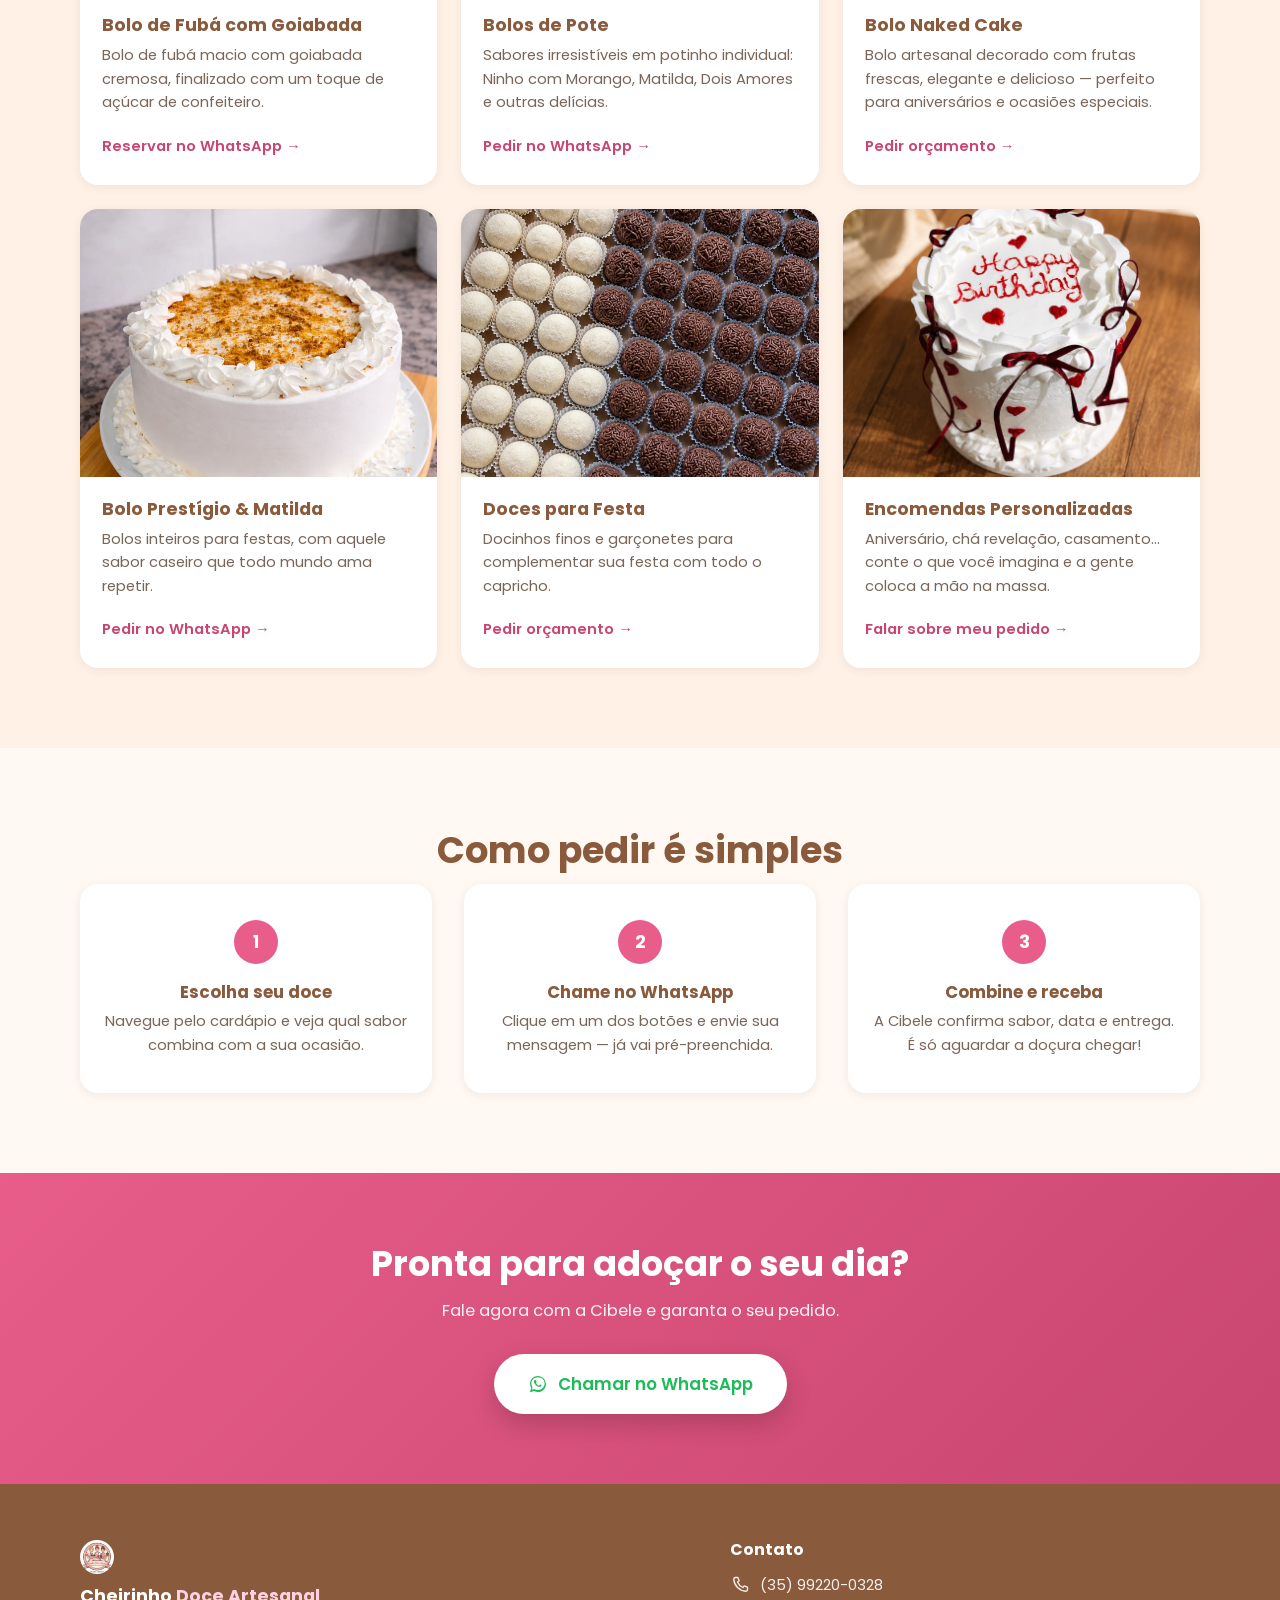
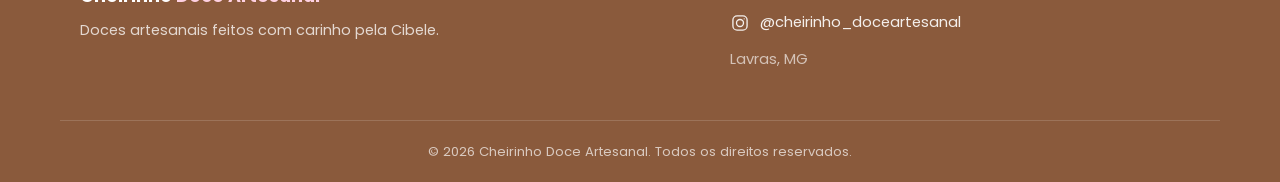
==== commit 39fdc033: "feat: replace placeholder emoji with real photos, logo and icons Swaps every emoji used as a visual " ====
--- a/index.html
+++ b/index.html
@@ -18,7 +18,8 @@
   <meta property="og:site_name" content="Cheirinho Doce Artesanal">
   <meta name="twitter:card" content="summary">
 
-  <link rel="icon" href="data:image/svg+xml,<svg xmlns=%22http://www.w3.org/2000/svg%22 viewBox=%220 0 100 100%22><text y=%22.9em%22 font-size=%2290%22>🍰</text></svg>">
+  <link rel="icon" type="image/png" sizes="32x32" href="assets/img/favicon-32.png">
+  <link rel="apple-touch-icon" sizes="180x180" href="assets/img/favicon-180.png">
 
   <link rel="preconnect" href="https://fonts.googleapis.com">
   <link rel="preconnect" href="https://fonts.gstatic.com" crossorigin>
@@ -49,7 +50,7 @@
   <header class="header" id="header">
     <div class="container header__inner">
       <a href="#topo" class="logo">
-        <span class="logo__icon" aria-hidden="true">🍰</span>
+        <img src="assets/img/logo-temporaria.jpeg" alt="" class="logo__icon">
         <span class="logo__text">Cheirinho <em>Doce Artesanal</em></span>
       </a>
 
@@ -82,7 +83,7 @@
           <p class="eyebrow">Feito à mão, com carinho de verdade</p>
           <h1>Doces artesanais que <span class="highlight">adoçam</span> o seu dia</h1>
           <p class="hero__subtitle">
-            Bolos de pote, bolo naked, doces para festa e garçonetes — direto da cozinha da Cibele
+            Bolos de pote, bolo naked, doces para festa e garçonetes, direto da cozinha da Cibele
             para a sua mesa. Peça agora pelo WhatsApp e garanta o seu.
           </p>
           <div class="hero__actions">
@@ -93,20 +94,13 @@
             </a>
             <a href="#cardapio" class="btn btn--outline">Ver cardápio</a>
           </div>
-
-          <ul class="hero__stats" aria-label="Números da doceria">
-            <li><strong>+250</strong><span>clientes que já confiaram</span></li>
-            <li><strong>100%</strong><span>artesanal e sob encomenda</span></li>
-            <li><strong>5★</strong><span>avaliação no Instagram</span></li>
-          </ul>
-        </div>
-
-        <div class="hero__art" aria-hidden="true">
+        </div>
+
+        <div class="hero__art">
           <div class="cake-illustration">
-            <span class="cake-emoji">🍰</span>
-            <span class="float-emoji float-emoji--1">🍓</span>
-            <span class="float-emoji float-emoji--2">🧁</span>
-            <span class="float-emoji float-emoji--3">🍫</span>
+            <img src="assets/img/logo-temporaria.jpeg"
+                 alt="Fatia de bolo de chocolate com morango e chantili da Cheirinho Doce Artesanal"
+                 class="cake-illustration__img">
           </div>
         </div>
       </div>
@@ -118,22 +112,45 @@
         <h2 class="section__title">Por que pedir da Cheirinho Doce Artesanal?</h2>
         <div class="cards-grid cards-grid--4">
           <div class="feature-card">
-            <span class="feature-card__icon" aria-hidden="true">👩‍🍳</span>
+            <span class="feature-card__icon" aria-hidden="true">
+              <svg viewBox="0 0 24 24" fill="none" stroke="currentColor" stroke-width="1.6" stroke-linecap="round" stroke-linejoin="round">
+                <path d="M6.5 10.5a3.5 3.5 0 0 1 1-6.9A3.8 3.8 0 0 1 12 2a3.8 3.8 0 0 1 4.5 1.6a3.5 3.5 0 0 1 1 6.9"/>
+                <path d="M7 10.5V15h10v-4.5"/>
+                <path d="M6 17h12v4H6z"/>
+              </svg>
+            </span>
             <h3>100% artesanal</h3>
             <p>Cada doce é feito à mão pela Cibele, com ingredientes selecionados e muito carinho.</p>
           </div>
           <div class="feature-card">
-            <span class="feature-card__icon" aria-hidden="true">🎂</span>
+            <span class="feature-card__icon" aria-hidden="true">
+              <svg viewBox="0 0 24 24" fill="none" stroke="currentColor" stroke-width="1.6" stroke-linecap="round" stroke-linejoin="round">
+                <circle cx="12" cy="12" r="9"/>
+                <path d="M12 7v5l3.5 2"/>
+              </svg>
+            </span>
             <h3>Feito na hora</h3>
             <p>Sem estoque parado: seu pedido é preparado fresquinho para o seu dia especial.</p>
           </div>
           <div class="feature-card">
-            <span class="feature-card__icon" aria-hidden="true">🎀</span>
+            <span class="feature-card__icon" aria-hidden="true">
+              <svg viewBox="0 0 24 24" fill="none" stroke="currentColor" stroke-width="1.6" stroke-linecap="round" stroke-linejoin="round">
+                <path d="M12 12c-2-3-6-4-8-2s0 6 3 6 4-2 5-4Z"/>
+                <path d="M12 12c2-3 6-4 8-2s0 6-3 6-4-2-5-4Z"/>
+                <circle cx="12" cy="12" r="1.3" fill="currentColor" stroke="none"/>
+                <path d="M12 13.3V21"/>
+              </svg>
+            </span>
             <h3>Personalizado</h3>
             <p>Sabor, tamanho e decoração combinados do jeitinho que você quiser.</p>
           </div>
           <div class="feature-card">
-            <span class="feature-card__icon" aria-hidden="true">💬</span>
+            <span class="feature-card__icon" aria-hidden="true">
+              <svg viewBox="0 0 24 24" fill="none" stroke="currentColor" stroke-width="1.6" stroke-linecap="round" stroke-linejoin="round">
+                <path d="M4 5h16v10H9l-4 4v-4H4z" stroke-linejoin="round"/>
+                <path d="M8 9h8M8 12h5"/>
+              </svg>
+            </span>
             <h3>Pedido fácil</h3>
             <p>Combine tudo direto pelo WhatsApp, sem burocracia e com resposta rápida.</p>
           </div>
@@ -151,19 +168,25 @@
 
           <article class="product-card">
             <span class="product-card__badge">Novidade</span>
-            <div class="product-card__media" aria-hidden="true">🍓🍰</div>
-            <div class="product-card__body">
-              <h3>Bolo Cravejado de Morango no Pote</h3>
-              <p>A nova sensação do momento! Camadas generosas de bolo, creme e morangos fresquinhos em um potinho individual.</p>
-              <a href="https://wa.me/5535992200328?text=Oi%2C%20Cibele!%20Quero%20fazer%20uma%20reserva%20do%20Bolo%20Cravejado%20de%20Morango%20no%20Pote%20%F0%9F%8D%93%F0%9F%8D%93"
-                 class="product-card__cta" target="_blank" rel="noopener" data-wa-cta="produto-cravejado">
+            <div class="product-card__media">
+              <img src="assets/img/fuba-com-goiabada.jpg"
+                   alt="Bolo de fubá com goiabada polvilhado com açúcar de confeiteiro, da Cheirinho Doce Artesanal" loading="lazy">
+            </div>
+            <div class="product-card__body">
+              <h3>Bolo de Fubá com Goiabada</h3>
+              <p>Bolo de fubá macio com goiabada cremosa, finalizado com um toque de açúcar de confeiteiro.</p>
+              <a href="https://wa.me/5535992200328?text=Oi%2C%20Cibele!%20Quero%20fazer%20uma%20reserva%20do%20Bolo%20de%20Fub%C3%A1%20com%20Goiabada%20%F0%9F%8D%B0"
+                 class="product-card__cta" target="_blank" rel="noopener" data-wa-cta="produto-fuba-goiabada">
                 Reservar no WhatsApp →
               </a>
             </div>
           </article>
 
           <article class="product-card">
-            <div class="product-card__media" aria-hidden="true">🥄🍰</div>
+            <div class="product-card__media">
+              <img src="assets/img/SaveClip.App_727364649_18042018758637488_6402119738083572810_n.jpg"
+                   alt="Potinhos individuais de bolo de pote da Cheirinho Doce Artesanal" loading="lazy">
+            </div>
             <div class="product-card__body">
               <h3>Bolos de Pote</h3>
               <p>Sabores irresistíveis em potinho individual: Ninho com Morango, Matilda, Dois Amores e outras delícias.</p>
@@ -175,7 +198,10 @@
           </article>
 
           <article class="product-card">
-            <div class="product-card__media" aria-hidden="true">🍰🌿</div>
+            <div class="product-card__media">
+              <img src="assets/img/bolo-nake.jpg"
+                   alt="Bolo Naked Cake decorado com morangos frescos, da Cheirinho Doce Artesanal" loading="lazy">
+            </div>
             <div class="product-card__body">
               <h3>Bolo Naked Cake</h3>
               <p>Bolo artesanal decorado com frutas frescas, elegante e delicioso — perfeito para aniversários e ocasiões especiais.</p>
@@ -187,7 +213,10 @@
           </article>
 
           <article class="product-card">
-            <div class="product-card__media" aria-hidden="true">🍫🎉</div>
+            <div class="product-card__media product-card__media--top">
+              <img src="assets/img/SaveClip.App_660376509_18030790445637488_6984567225383814901_n.jpg"
+                   alt="Bolo inteiro decorado com chantili e crocante, da Cheirinho Doce Artesanal" loading="lazy">
+            </div>
             <div class="product-card__body">
               <h3>Bolo Prestígio &amp; Matilda</h3>
               <p>Bolos inteiros para festas, com aquele sabor caseiro que todo mundo ama repetir.</p>
@@ -199,7 +228,10 @@
           </article>
 
           <article class="product-card">
-            <div class="product-card__media" aria-hidden="true">🍬🍭</div>
+            <div class="product-card__media">
+              <img src="assets/img/SaveClip.App_722666673_18040884974637488_3064238404644354997_n.jpg"
+                   alt="Brigadeiros e docinhos finos organizados para festa, da Cheirinho Doce Artesanal" loading="lazy">
+            </div>
             <div class="product-card__body">
               <h3>Doces para Festa</h3>
               <p>Docinhos finos e garçonetes para complementar sua festa com todo o capricho.</p>
@@ -211,7 +243,10 @@
           </article>
 
           <article class="product-card">
-            <div class="product-card__media" aria-hidden="true">🎂✨</div>
+            <div class="product-card__media">
+              <img src="assets/img/SaveClip.App_780087797_18051032726637488_6203895115660936453_n.jpg"
+                   alt="Bolo personalizado decorado para aniversário, da Cheirinho Doce Artesanal" loading="lazy">
+            </div>
             <div class="product-card__body">
               <h3>Encomendas Personalizadas</h3>
               <p>Aniversário, chá revelação, casamento... conte o que você imagina e a gente coloca a mão na massa.</p>
@@ -254,7 +289,7 @@
     <section class="cta-final">
       <div class="container cta-final__inner">
         <h2>Pronta para adoçar o seu dia?</h2>
-        <p>Fale agora com a Cibele e garanta seu pedido antes que os horários lotem.</p>
+        <p>Fale agora com a Cibele e garanta o seu pedido.</p>
         <a href="https://wa.me/5535992200328?text=Oi%2C%20Cibele!%20Vim%20pelo%20site%20e%20quero%20fazer%20um%20pedido%20%F0%9F%8D%93"
            class="btn btn--whatsapp btn--lg" target="_blank" rel="noopener" data-wa-cta="cta-final">
           <svg class="icon-wa" viewBox="0 0 32 32" aria-hidden="true"><path d="M16 3C9 3 3.3 8.6 3.3 15.5c0 2.4.7 4.7 1.9 6.7L3 29l7-1.8c1.9 1 4 1.6 6 1.6 7 0 12.7-5.6 12.7-12.5S23 3 16 3zm0 22.6c-1.9 0-3.7-.5-5.3-1.4l-.4-.2-4.1 1 1.1-4-.3-.4a10 10 0 01-1.6-5.4c0-5.6 4.6-10.1 10.6-10.1s10.6 4.5 10.6 10.1S21.9 25.6 16 25.6zm5.8-7.6c-.3-.2-1.9-1-2.2-1.1-.3-.1-.5-.2-.7.1-.2.3-.8 1.1-1 1.3-.2.2-.4.3-.7.1-.3-.2-1.4-.5-2.6-1.6-1-.9-1.6-2-1.8-2.3-.2-.3 0-.5.1-.6.1-.1.3-.4.5-.5.1-.2.2-.3.3-.5.1-.2 0-.4 0-.5 0-.2-.7-1.8-1-2.4-.3-.6-.5-.5-.7-.5h-.6c-.2 0-.5.1-.8.4-.3.3-1 1-1 2.5s1 2.9 1.2 3.1c.1.2 2 3.1 4.9 4.3.7.3 1.2.5 1.6.6.7.2 1.3.2 1.8.1.5-.1 1.9-.8 2.1-1.5.3-.7.3-1.4.2-1.5-.1-.1-.3-.2-.6-.3z"/></svg>
@@ -329,7 +364,7 @@
   <footer class="footer" id="contato">
     <div class="container footer__inner">
       <div class="footer__brand">
-        <span class="logo__icon" aria-hidden="true">🍰</span>
+        <img src="assets/img/logo-temporaria.jpeg" alt="" class="logo__icon">
         <span class="logo__text">Cheirinho <em>Doce Artesanal</em></span>
         <p>Doces artesanais feitos com carinho pela Cibele.</p>
       </div>
@@ -337,12 +372,24 @@
       <div class="footer__contact">
         <h3>Contato</h3>
         <p>
-          <a href="https://wa.me/5535992200328" target="_blank" rel="noopener">📱 (35) 99220-0328</a>
+          <a href="https://wa.me/5535992200328" target="_blank" rel="noopener">
+            <svg viewBox="0 0 24 24" fill="none" stroke="currentColor" stroke-width="1.6" stroke-linecap="round" stroke-linejoin="round" aria-hidden="true">
+              <path d="M6.5 3h3l1.5 4-2 1.5a12 12 0 0 0 6.5 6.5L17 13l4 1.5v3a2 2 0 0 1-2 2A15.5 15.5 0 0 1 4.5 5a2 2 0 0 1 2-2Z"/>
+            </svg>
+            (35) 99220-0328
+          </a>
         </p>
         <p>
-          <a href="https://www.instagram.com/cheirinho_doceartesanal/" target="_blank" rel="noopener">📸 @cheirinho_doceartesanal</a>
+          <a href="https://www.instagram.com/cheirinho_doceartesanal/" target="_blank" rel="noopener">
+            <svg viewBox="0 0 24 24" fill="none" stroke="currentColor" stroke-width="1.6" stroke-linecap="round" stroke-linejoin="round" aria-hidden="true">
+              <rect x="3.5" y="3.5" width="17" height="17" rx="5"/>
+              <circle cx="12" cy="12" r="4.2"/>
+              <circle cx="17" cy="7" r="0.8" fill="currentColor" stroke="none"/>
+            </svg>
+            @cheirinho_doceartesanal
+          </a>
         </p>
-        <p class="footer__note"><!-- preencher com endereço/cidade e horário de atendimento reais --></p>
+        <p class="footer__note">Lavras, MG</p>
       </div>
     </div>
     <div class="footer__bottom">
--- a/css/styles.css
+++ b/css/styles.css
@@ -176,7 +176,11 @@
 }
 
 .logo__icon {
-  font-size: 1.5rem;
+  width: 34px;
+  height: 34px;
+  border-radius: 50%;
+  object-fit: cover;
+  flex-shrink: 0;
 }
 
 .logo__text em {
@@ -287,28 +291,6 @@
   margin-bottom: 40px;
 }
 
-.hero__stats {
-  display: flex;
-  gap: 32px;
-  flex-wrap: wrap;
-}
-
-.hero__stats li {
-  display: flex;
-  flex-direction: column;
-}
-
-.hero__stats strong {
-  font-size: 1.5rem;
-  color: var(--color-primary-dark);
-  font-weight: 700;
-}
-
-.hero__stats span {
-  font-size: 0.85rem;
-  color: var(--color-text-soft);
-}
-
 .hero__art {
   display: flex;
   justify-content: center;
@@ -324,46 +306,15 @@
   justify-content: center;
   background: var(--color-white);
   border-radius: 50%;
+  overflow: hidden;
   box-shadow: var(--shadow-lg);
 }
 
-.cake-emoji {
-  font-size: 8rem;
-  animation: float-cake 4s ease-in-out infinite;
-}
-
-.float-emoji {
-  position: absolute;
-  font-size: 2.4rem;
-  animation: float-around 5s ease-in-out infinite;
-}
-
-.float-emoji--1 {
-  top: 10px;
-  left: -10px;
-  animation-delay: 0s;
-}
-
-.float-emoji--2 {
-  bottom: 20px;
-  right: -20px;
-  animation-delay: 1.2s;
-}
-
-.float-emoji--3 {
-  bottom: -10px;
-  left: 30px;
-  animation-delay: 2.4s;
-}
-
-@keyframes float-cake {
-  0%, 100% { transform: translateY(0); }
-  50% { transform: translateY(-12px); }
-}
-
-@keyframes float-around {
-  0%, 100% { transform: translateY(0) rotate(0deg); }
-  50% { transform: translateY(-16px) rotate(8deg); }
+.cake-illustration__img {
+  width: 100%;
+  height: 100%;
+  object-fit: cover;
+  object-position: center;
 }
 
 /* ---------- Seções genéricas ---------- */
@@ -420,8 +371,17 @@
 
 .feature-card__icon {
   display: inline-flex;
-  font-size: 2.2rem;
+  align-items: center;
+  justify-content: center;
+  width: 44px;
+  height: 44px;
   margin-bottom: 16px;
+  color: var(--color-secondary);
+}
+
+.feature-card__icon svg {
+  width: 100%;
+  height: 100%;
 }
 
 .feature-card h3 {
@@ -466,13 +426,29 @@
 }
 
 .product-card__media {
-  height: 160px;
+  aspect-ratio: 4 / 3;
   display: flex;
   align-items: center;
   justify-content: center;
-  font-size: 3.4rem;
-  background: linear-gradient(135deg, var(--color-cream), #ffe3ef);
-  gap: 4px;
+  background: var(--color-cream);
+  overflow: hidden;
+}
+
+.product-card__media img {
+  width: 100%;
+  height: 100%;
+  object-fit: cover;
+  object-position: center;
+}
+
+.product-card__media--top img {
+  object-position: center 25%;
+}
+
+.product-card__media--icon svg {
+  width: 56px;
+  height: 56px;
+  color: var(--color-secondary);
 }
 
 .product-card__body {
@@ -631,6 +607,18 @@
   font-size: 0.92rem;
 }
 
+.footer__contact a {
+  display: inline-flex;
+  align-items: center;
+  gap: 10px;
+}
+
+.footer__contact a svg {
+  width: 20px;
+  height: 20px;
+  flex-shrink: 0;
+}
+
 .footer__contact a:hover,
 .footer__contact a:focus-visible {
   text-decoration: underline;
@@ -734,8 +722,7 @@
     margin-inline: auto;
   }
 
-  .hero__actions,
-  .hero__stats {
+  .hero__actions {
     justify-content: center;
   }
 
@@ -746,10 +733,6 @@
   .cake-illustration {
     width: 220px;
     height: 220px;
-  }
-
-  .cake-emoji {
-    font-size: 6rem;
   }
 
   .cards-grid--4 {
@@ -840,11 +823,6 @@
     scroll-behavior: auto;
   }
 
-  .cake-emoji,
-  .float-emoji {
-    animation: none;
-  }
-
   [data-reveal] {
     opacity: 1;
     transform: none;
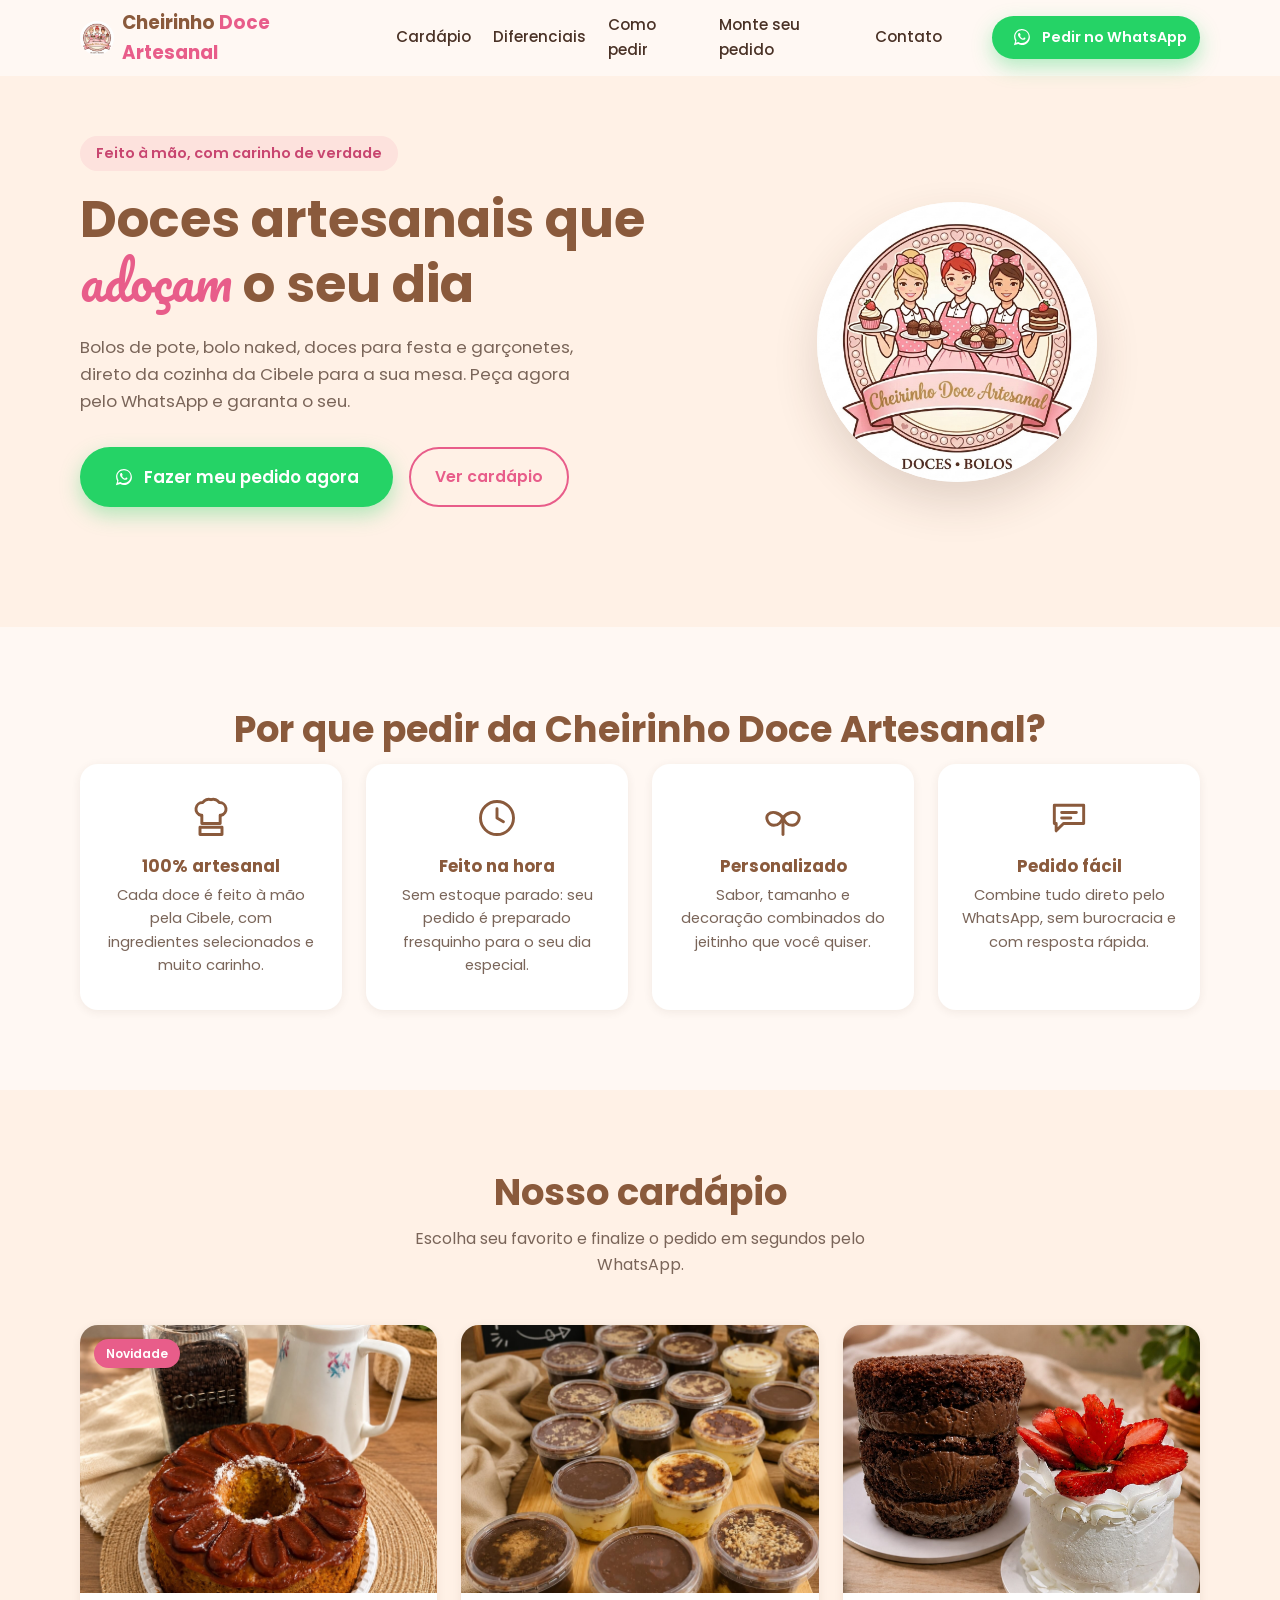
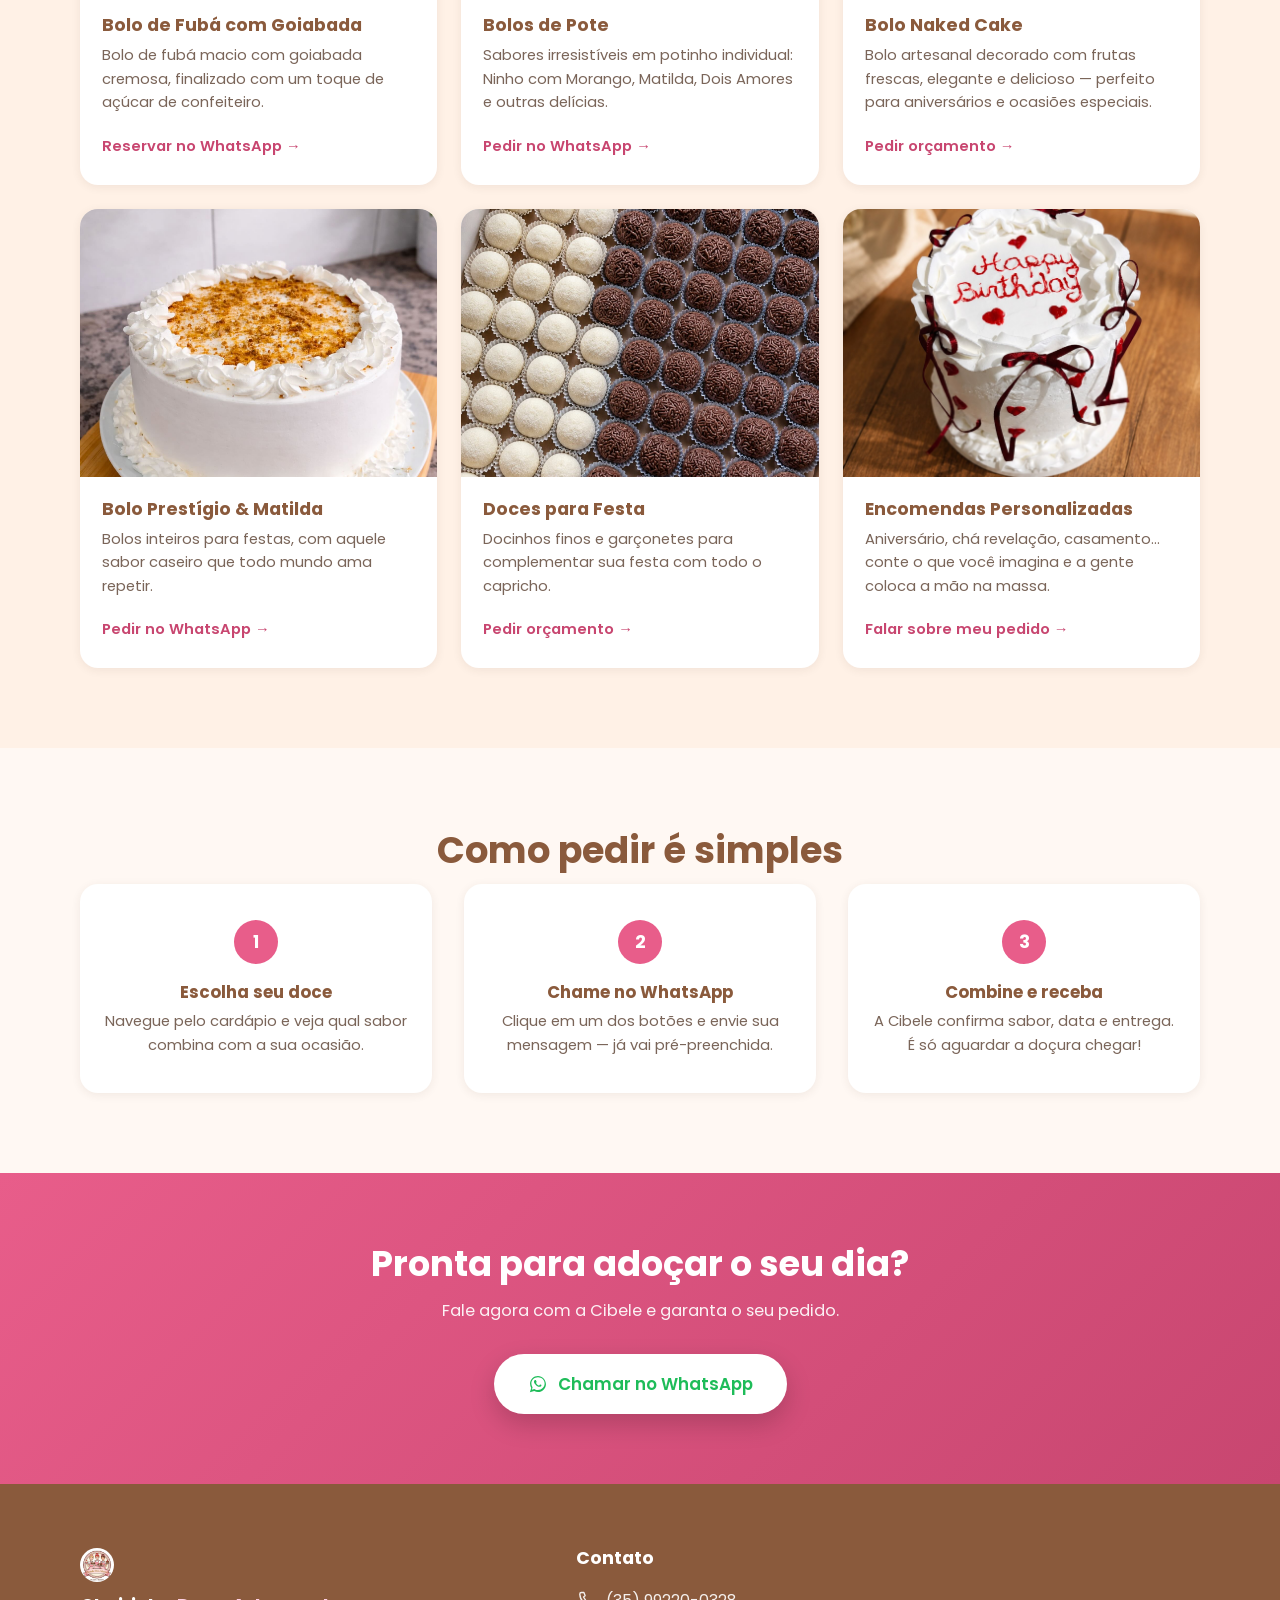
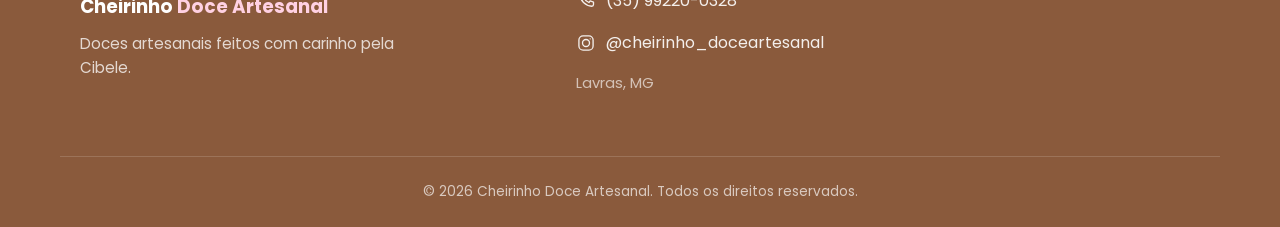
==== commit 6bd8b241: "fix: improve WhatsApp message copy" ====
--- a/index.html
+++ b/index.html
@@ -64,7 +64,7 @@
         <a href="#como-pedir" class="nav__link">Como pedir</a>
         <a href="#pedido" class="nav__link">Monte seu pedido</a>
         <a href="#contato" class="nav__link">Contato</a>
-        <a href="https://wa.me/5535992200328?text=Oi%2C%20Cibele!%20Vim%20pelo%20site%20e%20quero%20fazer%20um%20pedido%20%F0%9F%8D%93"
+        <a href="https://wa.me/5535992200328?text=Ol%C3%A1%2C%20Cibele!%20Vim%20pelo%20site%20da%20Cheirinho%20Doce%20Artesanal%20e%20gostaria%20de%20fazer%20um%20pedido.%20Pode%20me%20ajudar%3F"
            class="btn btn--whatsapp nav__cta" target="_blank" rel="noopener" data-wa-cta="header">
           <svg class="icon-wa" viewBox="0 0 32 32" aria-hidden="true"><path d="M16 3C9 3 3.3 8.6 3.3 15.5c0 2.4.7 4.7 1.9 6.7L3 29l7-1.8c1.9 1 4 1.6 6 1.6 7 0 12.7-5.6 12.7-12.5S23 3 16 3zm0 22.6c-1.9 0-3.7-.5-5.3-1.4l-.4-.2-4.1 1 1.1-4-.3-.4a10 10 0 01-1.6-5.4c0-5.6 4.6-10.1 10.6-10.1s10.6 4.5 10.6 10.1S21.9 25.6 16 25.6zm5.8-7.6c-.3-.2-1.9-1-2.2-1.1-.3-.1-.5-.2-.7.1-.2.3-.8 1.1-1 1.3-.2.2-.4.3-.7.1-.3-.2-1.4-.5-2.6-1.6-1-.9-1.6-2-1.8-2.3-.2-.3 0-.5.1-.6.1-.1.3-.4.5-.5.1-.2.2-.3.3-.5.1-.2 0-.4 0-.5 0-.2-.7-1.8-1-2.4-.3-.6-.5-.5-.7-.5h-.6c-.2 0-.5.1-.8.4-.3.3-1 1-1 2.5s1 2.9 1.2 3.1c.1.2 2 3.1 4.9 4.3.7.3 1.2.5 1.6.6.7.2 1.3.2 1.8.1.5-.1 1.9-.8 2.1-1.5.3-.7.3-1.4.2-1.5-.1-.1-.3-.2-.6-.3z"/></svg>
           Pedir no WhatsApp
@@ -87,7 +87,7 @@
             para a sua mesa. Peça agora pelo WhatsApp e garanta o seu.
           </p>
           <div class="hero__actions">
-            <a href="https://wa.me/5535992200328?text=Oi%2C%20Cibele!%20Vim%20pelo%20site%20e%20quero%20fazer%20um%20pedido%20%F0%9F%8D%93"
+            <a href="https://wa.me/5535992200328?text=Ol%C3%A1%2C%20Cibele!%20Vim%20pelo%20site%20da%20Cheirinho%20Doce%20Artesanal%20e%20gostaria%20de%20fazer%20um%20pedido.%20Pode%20me%20ajudar%3F"
                class="btn btn--whatsapp btn--lg" target="_blank" rel="noopener" data-wa-cta="hero">
               <svg class="icon-wa" viewBox="0 0 32 32" aria-hidden="true"><path d="M16 3C9 3 3.3 8.6 3.3 15.5c0 2.4.7 4.7 1.9 6.7L3 29l7-1.8c1.9 1 4 1.6 6 1.6 7 0 12.7-5.6 12.7-12.5S23 3 16 3zm0 22.6c-1.9 0-3.7-.5-5.3-1.4l-.4-.2-4.1 1 1.1-4-.3-.4a10 10 0 01-1.6-5.4c0-5.6 4.6-10.1 10.6-10.1s10.6 4.5 10.6 10.1S21.9 25.6 16 25.6zm5.8-7.6c-.3-.2-1.9-1-2.2-1.1-.3-.1-.5-.2-.7.1-.2.3-.8 1.1-1 1.3-.2.2-.4.3-.7.1-.3-.2-1.4-.5-2.6-1.6-1-.9-1.6-2-1.8-2.3-.2-.3 0-.5.1-.6.1-.1.3-.4.5-.5.1-.2.2-.3.3-.5.1-.2 0-.4 0-.5 0-.2-.7-1.8-1-2.4-.3-.6-.5-.5-.7-.5h-.6c-.2 0-.5.1-.8.4-.3.3-1 1-1 2.5s1 2.9 1.2 3.1c.1.2 2 3.1 4.9 4.3.7.3 1.2.5 1.6.6.7.2 1.3.2 1.8.1.5-.1 1.9-.8 2.1-1.5.3-.7.3-1.4.2-1.5-.1-.1-.3-.2-.6-.3z"/></svg>
               Fazer meu pedido agora
@@ -175,7 +175,7 @@
             <div class="product-card__body">
               <h3>Bolo de Fubá com Goiabada</h3>
               <p>Bolo de fubá macio com goiabada cremosa, finalizado com um toque de açúcar de confeiteiro.</p>
-              <a href="https://wa.me/5535992200328?text=Oi%2C%20Cibele!%20Quero%20fazer%20uma%20reserva%20do%20Bolo%20de%20Fub%C3%A1%20com%20Goiabada%20%F0%9F%8D%B0"
+              <a href="https://wa.me/5535992200328?text=Ol%C3%A1%2C%20Cibele!%20Vim%20pelo%20site%20e%20gostaria%20de%20reservar%20o%20Bolo%20de%20Fub%C3%A1%20com%20Goiabada.%20Pode%20me%20ajudar%3F"
                  class="product-card__cta" target="_blank" rel="noopener" data-wa-cta="produto-fuba-goiabada">
                 Reservar no WhatsApp →
               </a>
@@ -190,7 +190,7 @@
             <div class="product-card__body">
               <h3>Bolos de Pote</h3>
               <p>Sabores irresistíveis em potinho individual: Ninho com Morango, Matilda, Dois Amores e outras delícias.</p>
-              <a href="https://wa.me/5535992200328?text=Oi%2C%20Cibele!%20Quero%20pedir%20Bolos%20de%20Pote%20%F0%9F%8D%AE"
+              <a href="https://wa.me/5535992200328?text=Ol%C3%A1%2C%20Cibele!%20Vim%20pelo%20site%20e%20gostaria%20de%20pedir%20Bolos%20de%20Pote.%20Pode%20me%20ajudar%3F"
                  class="product-card__cta" target="_blank" rel="noopener" data-wa-cta="produto-bolo-pote">
                 Pedir no WhatsApp →
               </a>
@@ -205,7 +205,7 @@
             <div class="product-card__body">
               <h3>Bolo Naked Cake</h3>
               <p>Bolo artesanal decorado com frutas frescas, elegante e delicioso — perfeito para aniversários e ocasiões especiais.</p>
-              <a href="https://wa.me/5535992200328?text=Oi%2C%20Cibele!%20Quero%20um%20or%C3%A7amento%20de%20Bolo%20Naked%20Cake%20%F0%9F%8D%B0"
+              <a href="https://wa.me/5535992200328?text=Ol%C3%A1%2C%20Cibele!%20Vim%20pelo%20site%20e%20gostaria%20de%20um%20or%C3%A7amento%20de%20Bolo%20Naked%20Cake.%20Pode%20me%20ajudar%3F"
                  class="product-card__cta" target="_blank" rel="noopener" data-wa-cta="produto-naked">
                 Pedir orçamento →
               </a>
@@ -220,7 +220,7 @@
             <div class="product-card__body">
               <h3>Bolo Prestígio &amp; Matilda</h3>
               <p>Bolos inteiros para festas, com aquele sabor caseiro que todo mundo ama repetir.</p>
-              <a href="https://wa.me/5535992200328?text=Oi%2C%20Cibele!%20Quero%20saber%20mais%20sobre%20os%20Bolos%20Prest%C3%ADgio%20e%20Matilda%20%F0%9F%8E%89"
+              <a href="https://wa.me/5535992200328?text=Ol%C3%A1%2C%20Cibele!%20Vim%20pelo%20site%20e%20gostaria%20de%20saber%20mais%20sobre%20os%20Bolos%20Prest%C3%ADgio%20e%20Matilda.%20Pode%20me%20ajudar%3F"
                  class="product-card__cta" target="_blank" rel="noopener" data-wa-cta="produto-prestigio">
                 Pedir no WhatsApp →
               </a>
@@ -235,7 +235,7 @@
             <div class="product-card__body">
               <h3>Doces para Festa</h3>
               <p>Docinhos finos e garçonetes para complementar sua festa com todo o capricho.</p>
-              <a href="https://wa.me/5535992200328?text=Oi%2C%20Cibele!%20Quero%20um%20or%C3%A7amento%20de%20Doces%20para%20Festa%20e%20Gar%C3%A7onetes%20%F0%9F%8D%AC"
+              <a href="https://wa.me/5535992200328?text=Ol%C3%A1%2C%20Cibele!%20Vim%20pelo%20site%20e%20gostaria%20de%20um%20or%C3%A7amento%20de%20Doces%20para%20Festa%20e%20Gar%C3%A7onetes.%20Pode%20me%20ajudar%3F"
                  class="product-card__cta" target="_blank" rel="noopener" data-wa-cta="produto-docinhos">
                 Pedir orçamento →
               </a>
@@ -250,7 +250,7 @@
             <div class="product-card__body">
               <h3>Encomendas Personalizadas</h3>
               <p>Aniversário, chá revelação, casamento... conte o que você imagina e a gente coloca a mão na massa.</p>
-              <a href="https://wa.me/5535992200328?text=Oi%2C%20Cibele!%20Quero%20fazer%20uma%20encomenda%20personalizada%20%F0%9F%8E%82"
+              <a href="https://wa.me/5535992200328?text=Ol%C3%A1%2C%20Cibele!%20Vim%20pelo%20site%20e%20gostaria%20de%20fazer%20uma%20encomenda%20personalizada.%20Pode%20me%20ajudar%3F"
                  class="product-card__cta" target="_blank" rel="noopener" data-wa-cta="produto-personalizado">
                 Falar sobre meu pedido →
               </a>
@@ -290,7 +290,7 @@
       <div class="container cta-final__inner">
         <h2>Pronta para adoçar o seu dia?</h2>
         <p>Fale agora com a Cibele e garanta o seu pedido.</p>
-        <a href="https://wa.me/5535992200328?text=Oi%2C%20Cibele!%20Vim%20pelo%20site%20e%20quero%20fazer%20um%20pedido%20%F0%9F%8D%93"
+        <a href="https://wa.me/5535992200328?text=Ol%C3%A1%2C%20Cibele!%20Vim%20pelo%20site%20da%20Cheirinho%20Doce%20Artesanal%20e%20gostaria%20de%20fazer%20um%20pedido.%20Pode%20me%20ajudar%3F"
            class="btn btn--whatsapp btn--lg" target="_blank" rel="noopener" data-wa-cta="cta-final">
           <svg class="icon-wa" viewBox="0 0 32 32" aria-hidden="true"><path d="M16 3C9 3 3.3 8.6 3.3 15.5c0 2.4.7 4.7 1.9 6.7L3 29l7-1.8c1.9 1 4 1.6 6 1.6 7 0 12.7-5.6 12.7-12.5S23 3 16 3zm0 22.6c-1.9 0-3.7-.5-5.3-1.4l-.4-.2-4.1 1 1.1-4-.3-.4a10 10 0 01-1.6-5.4c0-5.6 4.6-10.1 10.6-10.1s10.6 4.5 10.6 10.1S21.9 25.6 16 25.6zm5.8-7.6c-.3-.2-1.9-1-2.2-1.1-.3-.1-.5-.2-.7.1-.2.3-.8 1.1-1 1.3-.2.2-.4.3-.7.1-.3-.2-1.4-.5-2.6-1.6-1-.9-1.6-2-1.8-2.3-.2-.3 0-.5.1-.6.1-.1.3-.4.5-.5.1-.2.2-.3.3-.5.1-.2 0-.4 0-.5 0-.2-.7-1.8-1-2.4-.3-.6-.5-.5-.7-.5h-.6c-.2 0-.5.1-.8.4-.3.3-1 1-1 2.5s1 2.9 1.2 3.1c.1.2 2 3.1 4.9 4.3.7.3 1.2.5 1.6.6.7.2 1.3.2 1.8.1.5-.1 1.9-.8 2.1-1.5.3-.7.3-1.4.2-1.5-.1-.1-.3-.2-.6-.3z"/></svg>
           Chamar no WhatsApp
@@ -398,7 +398,7 @@
   </footer>
 
   <!-- Botão flutuante WhatsApp -->
-  <a href="https://wa.me/5535992200328?text=Oi%2C%20Cibele!%20Vim%20pelo%20site%20e%20quero%20fazer%20um%20pedido%20%F0%9F%8D%93"
+  <a href="https://wa.me/5535992200328?text=Ol%C3%A1%2C%20Cibele!%20Vim%20pelo%20site%20da%20Cheirinho%20Doce%20Artesanal%20e%20gostaria%20de%20fazer%20um%20pedido.%20Pode%20me%20ajudar%3F"
      class="whatsapp-float" target="_blank" rel="noopener" aria-label="Chamar no WhatsApp" data-wa-cta="float">
     <svg class="icon-wa" viewBox="0 0 32 32" aria-hidden="true"><path d="M16 3C9 3 3.3 8.6 3.3 15.5c0 2.4.7 4.7 1.9 6.7L3 29l7-1.8c1.9 1 4 1.6 6 1.6 7 0 12.7-5.6 12.7-12.5S23 3 16 3zm0 22.6c-1.9 0-3.7-.5-5.3-1.4l-.4-.2-4.1 1 1.1-4-.3-.4a10 10 0 01-1.6-5.4c0-5.6 4.6-10.1 10.6-10.1s10.6 4.5 10.6 10.1S21.9 25.6 16 25.6zm5.8-7.6c-.3-.2-1.9-1-2.2-1.1-.3-.1-.5-.2-.7.1-.2.3-.8 1.1-1 1.3-.2.2-.4.3-.7.1-.3-.2-1.4-.5-2.6-1.6-1-.9-1.6-2-1.8-2.3-.2-.3 0-.5.1-.6.1-.1.3-.4.5-.5.1-.2.2-.3.3-.5.1-.2 0-.4 0-.5 0-.2-.7-1.8-1-2.4-.3-.6-.5-.5-.7-.5h-.6c-.2 0-.5.1-.8.4-.3.3-1 1-1 2.5s1 2.9 1.2 3.1c.1.2 2 3.1 4.9 4.3.7.3 1.2.5 1.6.6.7.2 1.3.2 1.8.1.5-.1 1.9-.8 2.1-1.5.3-.7.3-1.4.2-1.5-.1-.1-.3-.2-.6-.3z"/></svg>
   </a>
--- a/css/styles.css
+++ b/css/styles.css
@@ -163,7 +163,7 @@
   display: flex;
   align-items: center;
   justify-content: space-between;
-  gap: 16px;
+  gap: 32px;
 }
 
 .logo {
@@ -191,7 +191,7 @@
 .nav {
   display: flex;
   align-items: center;
-  gap: 28px;
+  gap: 22px;
 }
 
 .nav__link {
@@ -219,6 +219,7 @@
 }
 
 .nav__cta {
+  margin-left: 28px;
   padding: 10px 20px;
   font-size: 0.9rem;
 }
@@ -243,7 +244,7 @@
 /* ---------- Hero ---------- */
 .hero {
   padding-block: 60px 80px;
-  background: linear-gradient(180deg, var(--color-cream) 0%, var(--color-bg) 100%);
+  background: var(--color-cream);
   overflow: hidden;
 }
 
@@ -365,7 +366,7 @@
 }
 
 .feature-card:hover {
-  transform: translateY(-6px);
+  transform: translateY(-3px);
   box-shadow: var(--shadow-md);
 }
 
@@ -408,7 +409,7 @@
 }
 
 .product-card:hover {
-  transform: translateY(-6px);
+  transform: translateY(-3px);
   box-shadow: var(--shadow-md);
 }
 
@@ -562,27 +563,27 @@
 .footer {
   background: var(--color-secondary);
   color: rgba(255, 255, 255, 0.9);
-  padding-top: 56px;
+  padding-top: 64px;
 }
 
 .footer__inner {
   display: grid;
-  grid-template-columns: 1.3fr 1fr;
-  gap: 40px;
-  padding-bottom: 40px;
+  grid-template-columns: minmax(260px, 440px) 1fr;
+  gap: 32px 56px;
+  padding-bottom: 48px;
   border-bottom: 1px solid rgba(255, 255, 255, 0.15);
 }
 
 .footer__brand {
   display: flex;
   flex-direction: column;
-  gap: 8px;
+  gap: 10px;
 }
 
 .footer__brand .logo__text {
   color: var(--color-white);
   font-weight: 700;
-  font-size: 1.1rem;
+  font-size: 1.15rem;
 }
 
 .footer__brand .logo__text em {
@@ -591,20 +592,20 @@
 }
 
 .footer__brand p {
-  font-size: 0.9rem;
+  font-size: 0.95rem;
   opacity: 0.85;
   max-width: 40ch;
 }
 
 .footer__contact h3 {
+  font-size: 1.1rem;
+  margin-bottom: 18px;
+  color: var(--color-white);
+}
+
+.footer__contact p {
+  margin-bottom: 12px;
   font-size: 1rem;
-  margin-bottom: 14px;
-  color: var(--color-white);
-}
-
-.footer__contact p {
-  margin-bottom: 8px;
-  font-size: 0.92rem;
 }
 
 .footer__contact a {
@@ -624,15 +625,15 @@
   text-decoration: underline;
 }
 
-.footer__note {
+p.footer__note {
   opacity: 0.7;
-  font-size: 0.85rem;
+  font-size: 0.92rem;
 }
 
 .footer__bottom {
   text-align: center;
-  padding-block: 20px;
-  font-size: 0.82rem;
+  padding-block: 24px;
+  font-size: 0.85rem;
   opacity: 0.75;
 }
 
@@ -712,47 +713,7 @@
    Responsivo
    ========================================================================== */
 
-@media (max-width: 960px) {
-  .hero__inner {
-    grid-template-columns: 1fr;
-    text-align: center;
-  }
-
-  .hero__subtitle {
-    margin-inline: auto;
-  }
-
-  .hero__actions {
-    justify-content: center;
-  }
-
-  .hero__art {
-    order: -1;
-  }
-
-  .cake-illustration {
-    width: 220px;
-    height: 220px;
-  }
-
-  .cards-grid--4 {
-    grid-template-columns: repeat(2, 1fr);
-  }
-
-  .cards-grid--3 {
-    grid-template-columns: repeat(2, 1fr);
-  }
-
-  .steps {
-    grid-template-columns: 1fr;
-  }
-
-  .footer__inner {
-    grid-template-columns: 1fr;
-  }
-}
-
-@media (max-width: 720px) {
+@media (max-width: 1180px) {
   .nav-toggle {
     display: flex;
   }
@@ -789,6 +750,7 @@
 
   .nav__cta {
     margin-top: 14px;
+    margin-left: 0;
     justify-content: center;
   }
 
@@ -803,7 +765,49 @@
   .nav-toggle.is-active span:nth-child(3) {
     transform: translateY(-7px) rotate(-45deg);
   }
-
+}
+
+@media (max-width: 960px) {
+  .hero__inner {
+    grid-template-columns: 1fr;
+    text-align: center;
+  }
+
+  .hero__subtitle {
+    margin-inline: auto;
+  }
+
+  .hero__actions {
+    justify-content: center;
+  }
+
+  .hero__art {
+    order: -1;
+  }
+
+  .cake-illustration {
+    width: 220px;
+    height: 220px;
+  }
+
+  .cards-grid--4 {
+    grid-template-columns: repeat(2, 1fr);
+  }
+
+  .cards-grid--3 {
+    grid-template-columns: repeat(2, 1fr);
+  }
+
+  .steps {
+    grid-template-columns: 1fr;
+  }
+
+  .footer__inner {
+    grid-template-columns: 1fr;
+  }
+}
+
+@media (max-width: 720px) {
   .cards-grid--4,
   .cards-grid--3 {
     grid-template-columns: 1fr;
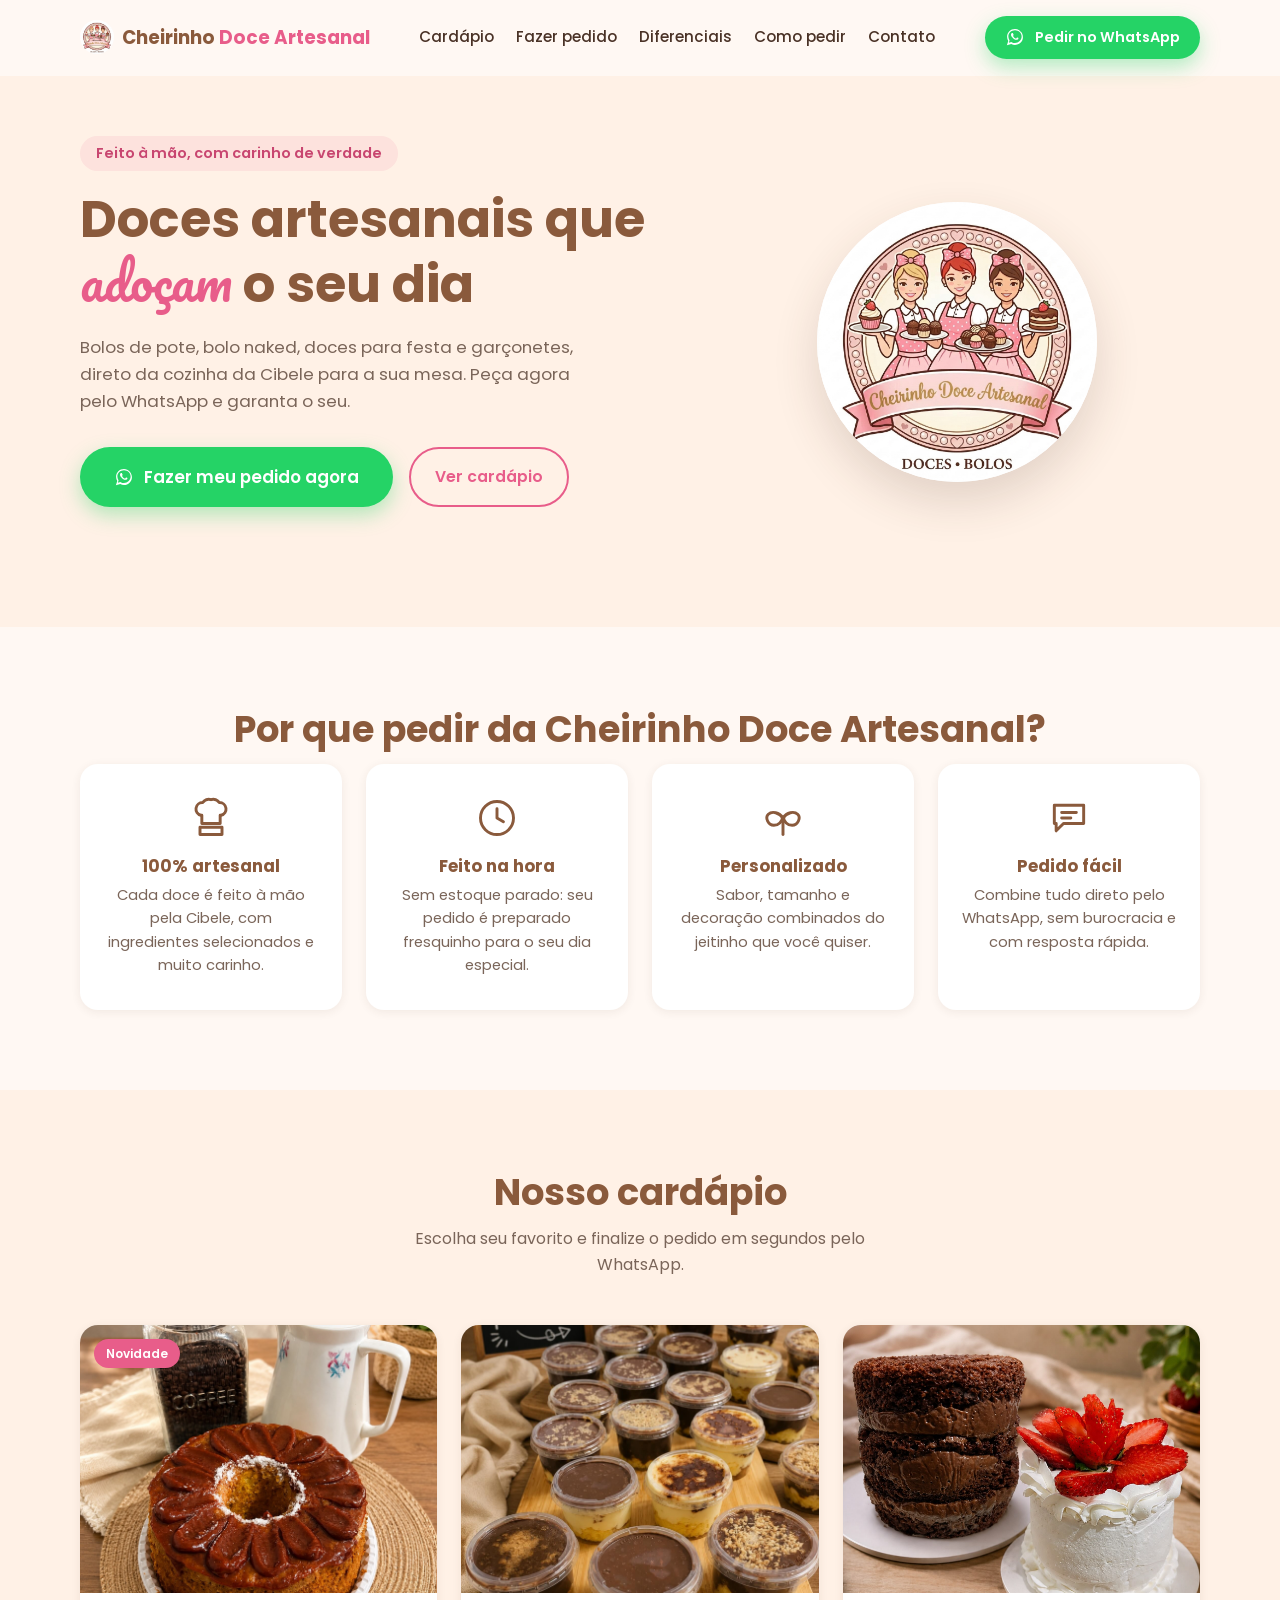
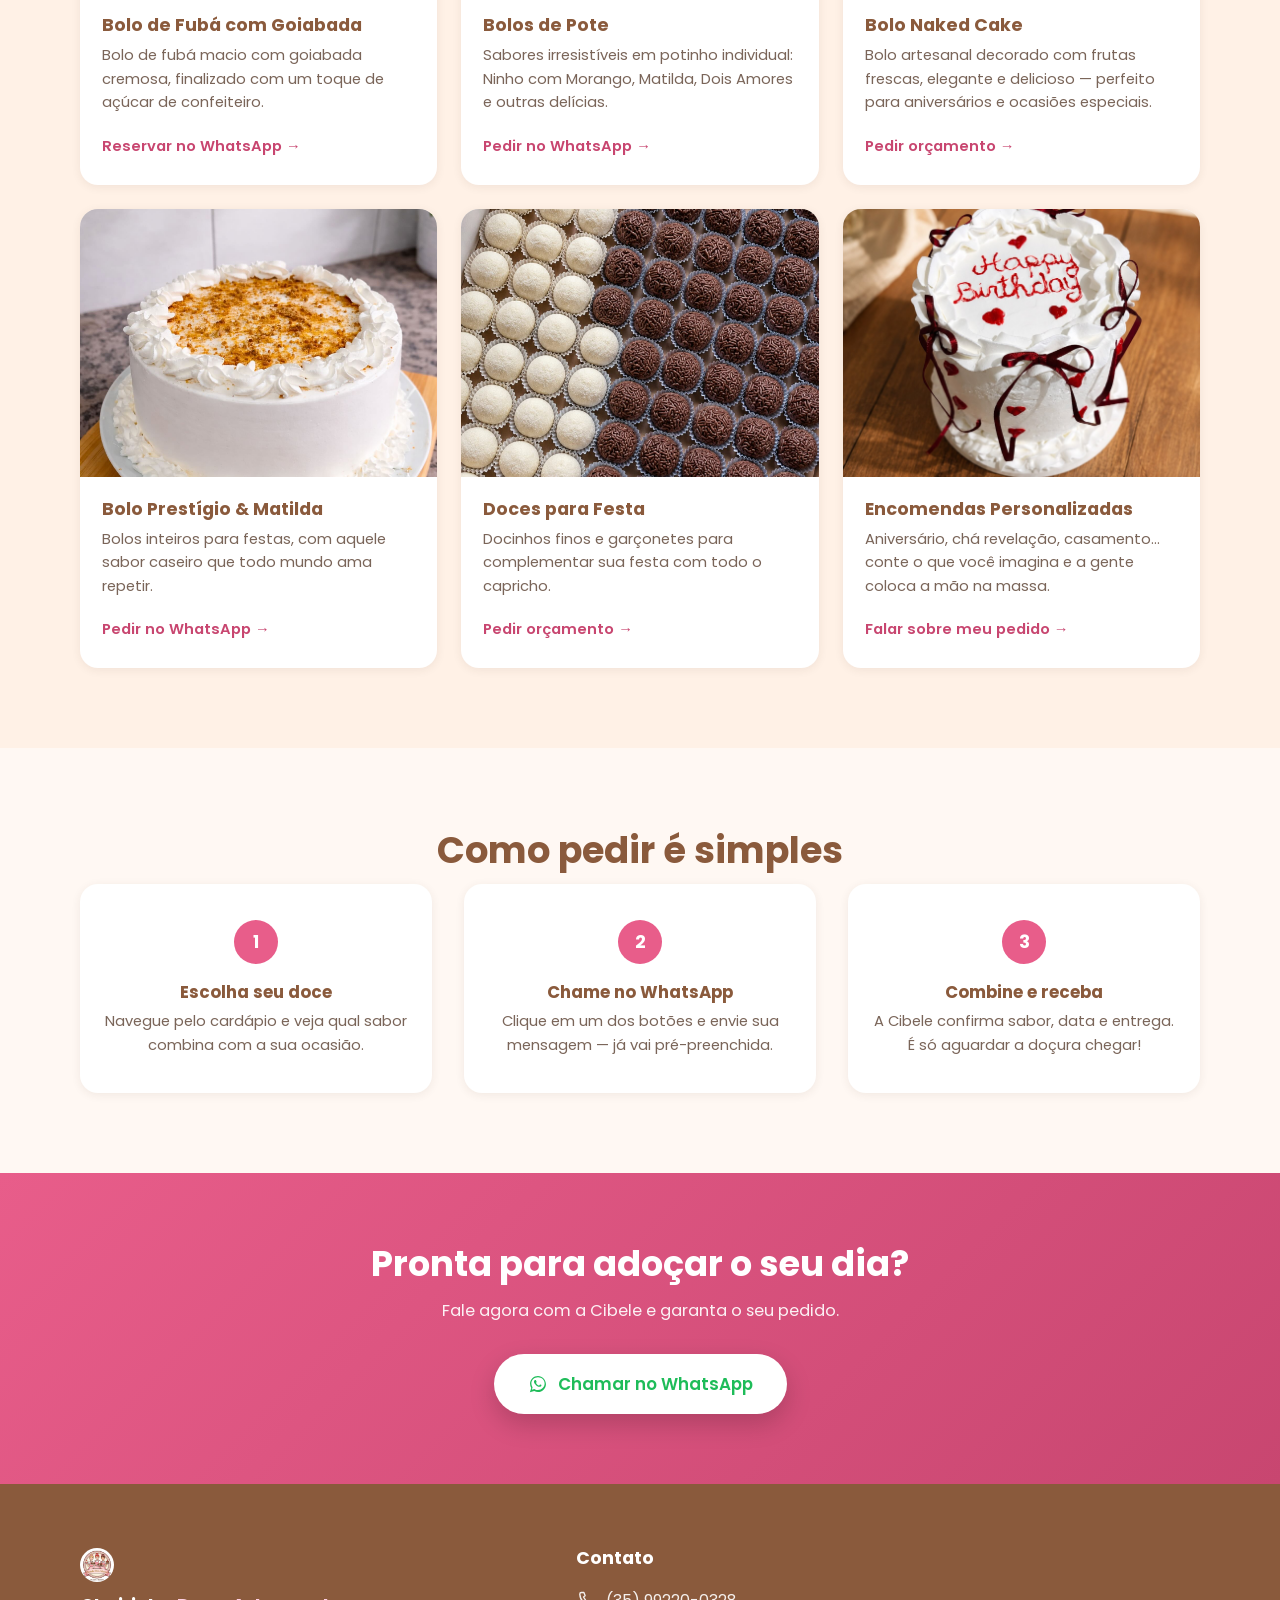
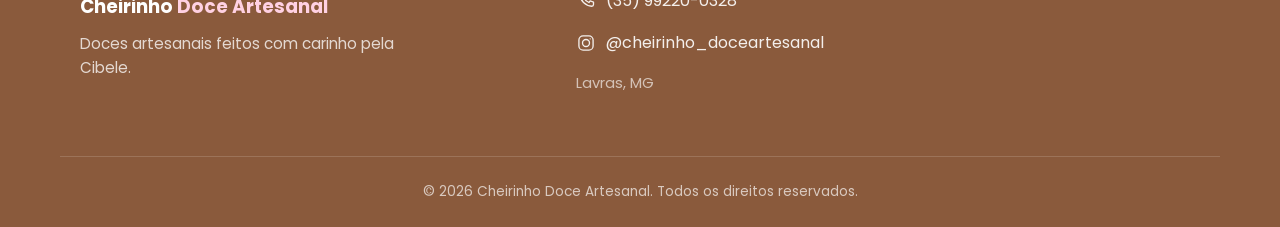
==== commit 69918a52: "style: refine mobile header and menu order" ====
--- a/index.html
+++ b/index.html
@@ -54,15 +54,19 @@
         <span class="logo__text">Cheirinho <em>Doce Artesanal</em></span>
       </a>
 
-      <button class="nav-toggle" id="navToggle" aria-label="Abrir menu" aria-expanded="false" aria-controls="navMenu">
-        <span></span><span></span><span></span>
-      </button>
+      <div class="header__actions">
+        <a href="#pedido" class="btn header__order-cta">Fazer pedido</a>
+
+        <button class="nav-toggle" id="navToggle" aria-label="Abrir menu" aria-expanded="false" aria-controls="navMenu">
+          <span></span><span></span><span></span>
+        </button>
+      </div>
 
       <nav class="nav" id="navMenu">
         <a href="#cardapio" class="nav__link">Cardápio</a>
+        <a href="#pedido" class="nav__link">Fazer pedido</a>
         <a href="#diferenciais" class="nav__link">Diferenciais</a>
         <a href="#como-pedir" class="nav__link">Como pedir</a>
-        <a href="#pedido" class="nav__link">Monte seu pedido</a>
         <a href="#contato" class="nav__link">Contato</a>
         <a href="https://wa.me/5535992200328?text=Ol%C3%A1%2C%20Cibele!%20Vim%20pelo%20site%20da%20Cheirinho%20Doce%20Artesanal%20e%20gostaria%20de%20fazer%20um%20pedido.%20Pode%20me%20ajudar%3F"
            class="btn btn--whatsapp nav__cta" target="_blank" rel="noopener" data-wa-cta="header">
--- a/css/styles.css
+++ b/css/styles.css
@@ -166,6 +166,27 @@
   gap: 32px;
 }
 
+.header__actions {
+  display: none;
+  align-items: center;
+  gap: 10px;
+}
+
+.header__order-cta {
+  padding: 10px 16px;
+  font-size: 0.85rem;
+  background: var(--color-primary);
+  color: var(--color-white);
+  box-shadow: 0 8px 18px rgba(232, 93, 138, 0.22);
+}
+
+.header__order-cta:hover,
+.header__order-cta:focus-visible {
+  background: var(--color-primary-dark);
+  transform: translateY(-2px);
+  box-shadow: 0 10px 22px rgba(232, 93, 138, 0.28);
+}
+
 .logo {
   display: flex;
   align-items: center;
@@ -714,6 +735,15 @@
    ========================================================================== */
 
 @media (max-width: 1180px) {
+  .header__inner {
+    gap: 14px;
+  }
+
+  .header__actions {
+    display: flex;
+    margin-left: auto;
+  }
+
   .nav-toggle {
     display: flex;
   }
@@ -808,6 +838,22 @@
 }
 
 @media (max-width: 720px) {
+  .header__inner {
+    gap: 10px;
+  }
+
+  .logo {
+    min-width: 0;
+  }
+
+  .logo__text {
+    display: none;
+  }
+
+  .header__order-cta {
+    padding-inline: 14px;
+  }
+
   .cards-grid--4,
   .cards-grid--3 {
     grid-template-columns: 1fr;
@@ -819,6 +865,13 @@
 
   .section {
     padding-block: 56px;
+  }
+}
+
+@media (max-width: 420px) {
+  .header__order-cta {
+    padding-inline: 12px;
+    font-size: 0.8rem;
   }
 }
 
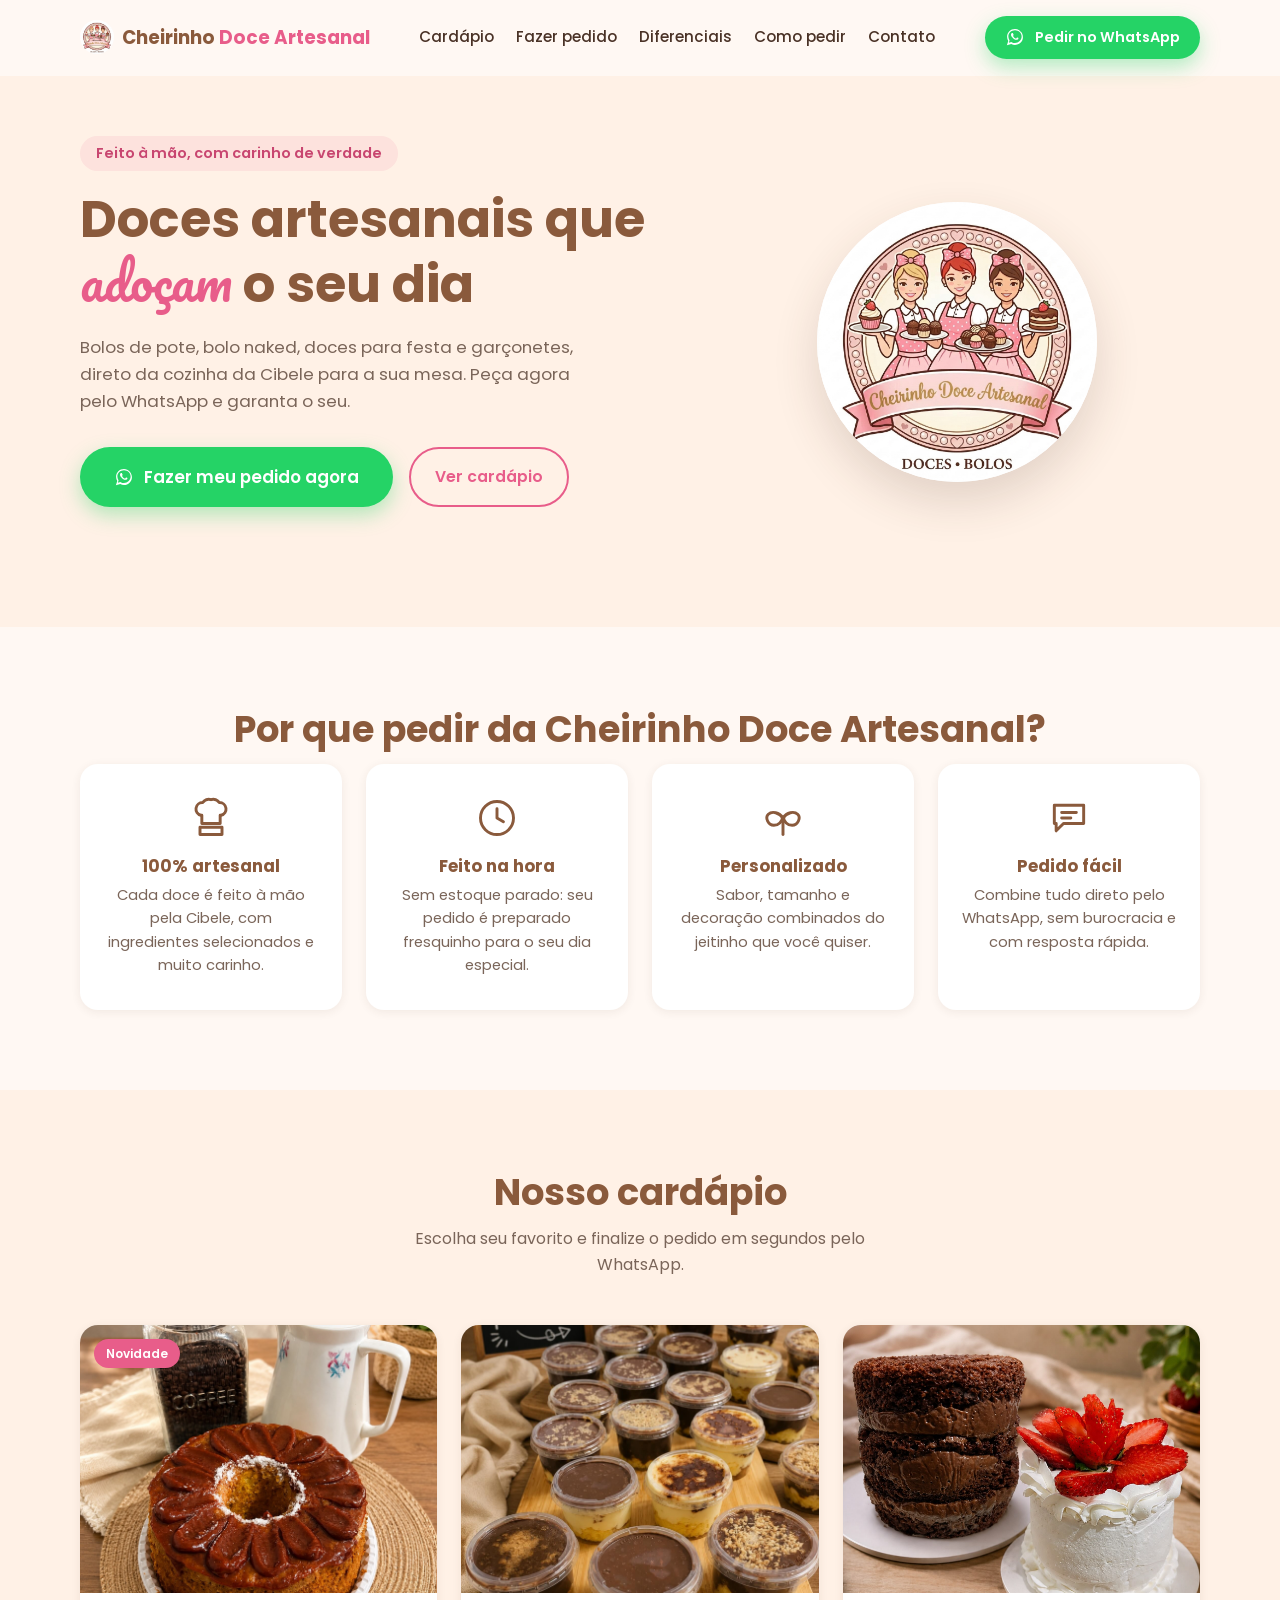
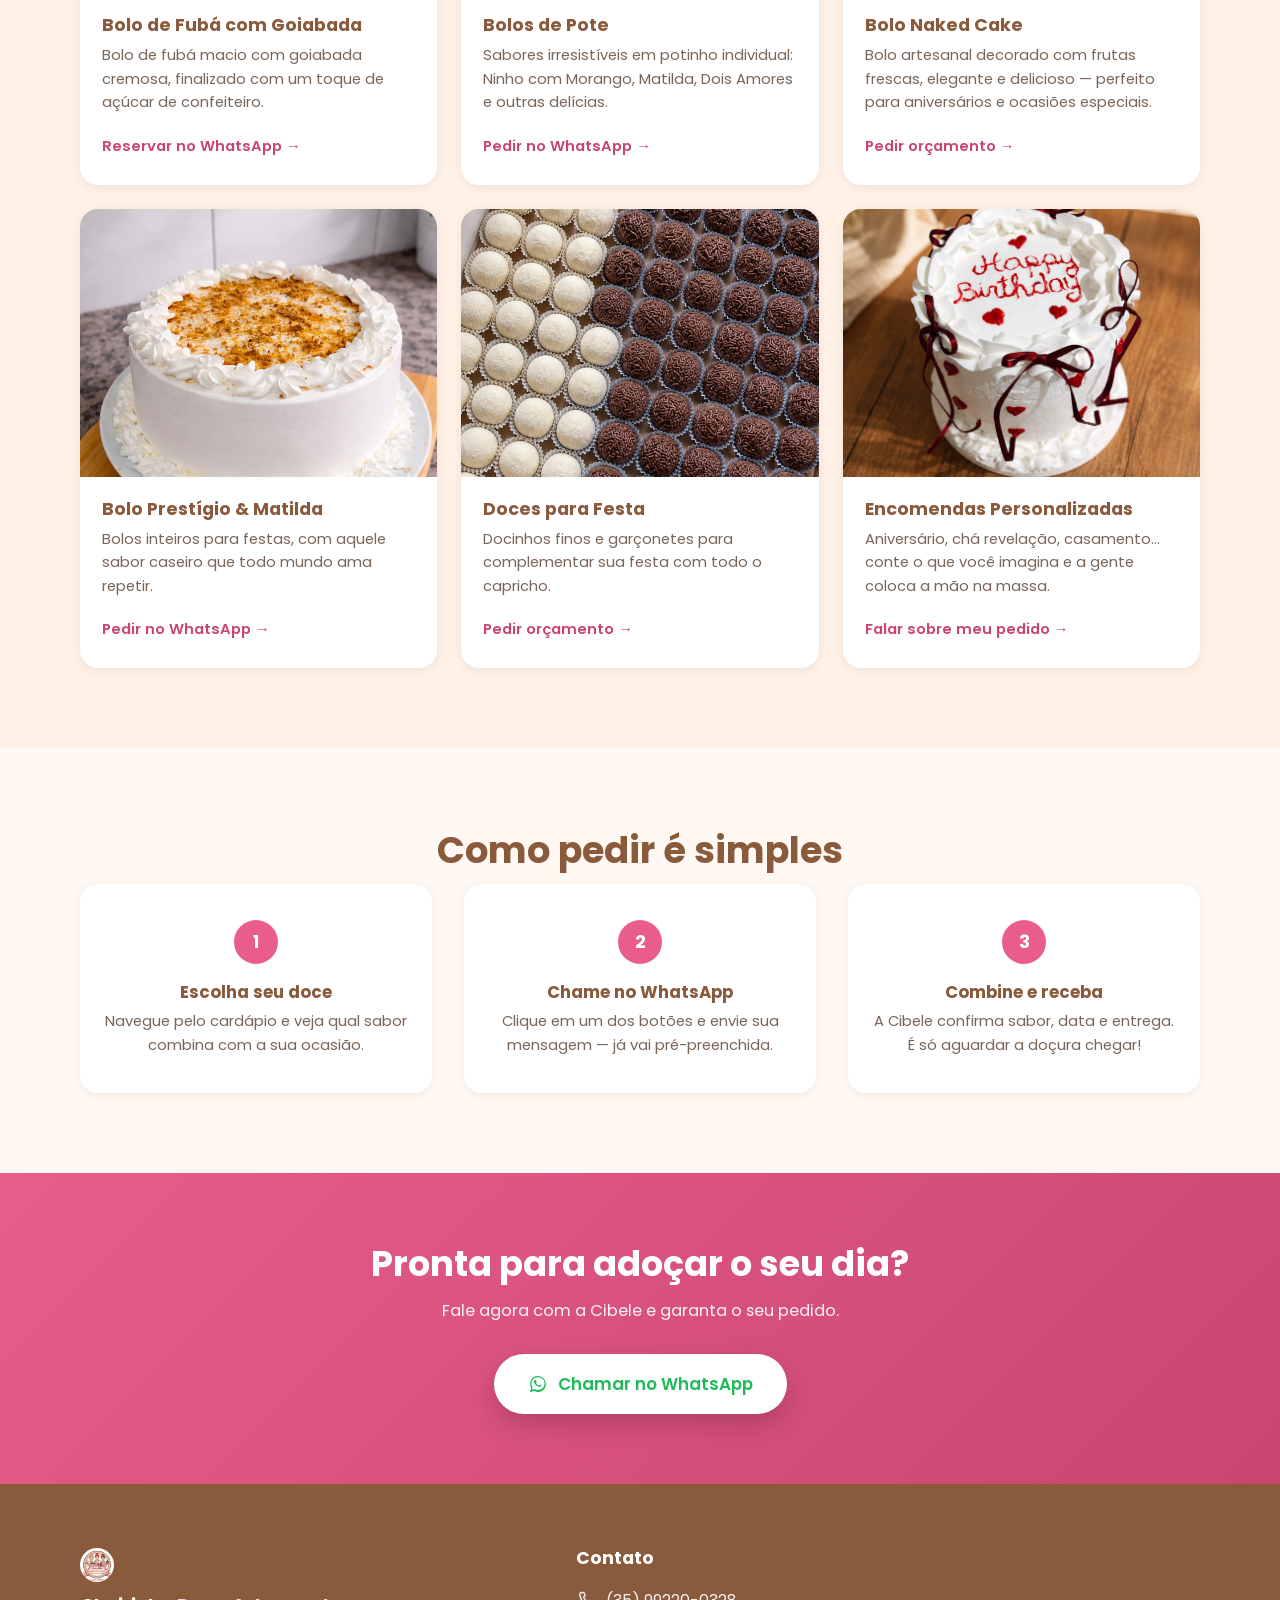
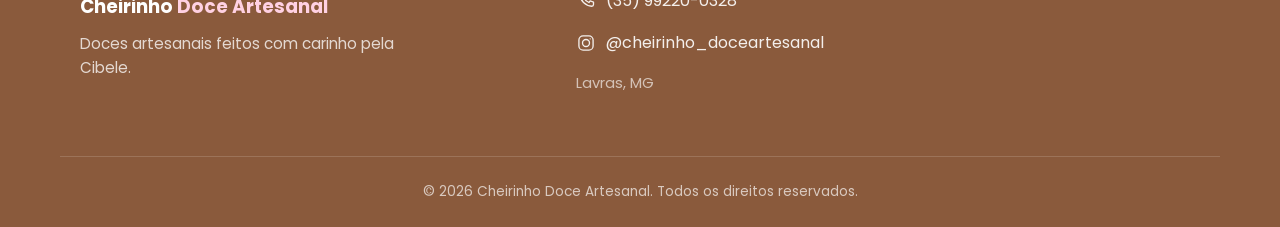
==== commit b6aa2a9e: "style: show hero brand below logo on mobile" ====
--- a/index.html
+++ b/index.html
@@ -106,6 +106,7 @@
                  alt="Fatia de bolo de chocolate com morango e chantili da Cheirinho Doce Artesanal"
                  class="cake-illustration__img">
           </div>
+          <p class="hero__mobile-brand">Cheirinho Doce Artesanal</p>
         </div>
       </div>
     </section>
--- a/css/styles.css
+++ b/css/styles.css
@@ -315,8 +315,13 @@
 
 .hero__art {
   display: flex;
+  flex-direction: column;
   justify-content: center;
   align-items: center;
+}
+
+.hero__mobile-brand {
+  display: none;
 }
 
 .cake-illustration {
@@ -863,6 +868,14 @@
     padding-block: 40px 56px;
   }
 
+  .hero__mobile-brand {
+    display: block;
+    margin-top: 14px;
+    color: var(--color-secondary);
+    font-size: 1.15rem;
+    font-weight: 700;
+  }
+
   .section {
     padding-block: 56px;
   }
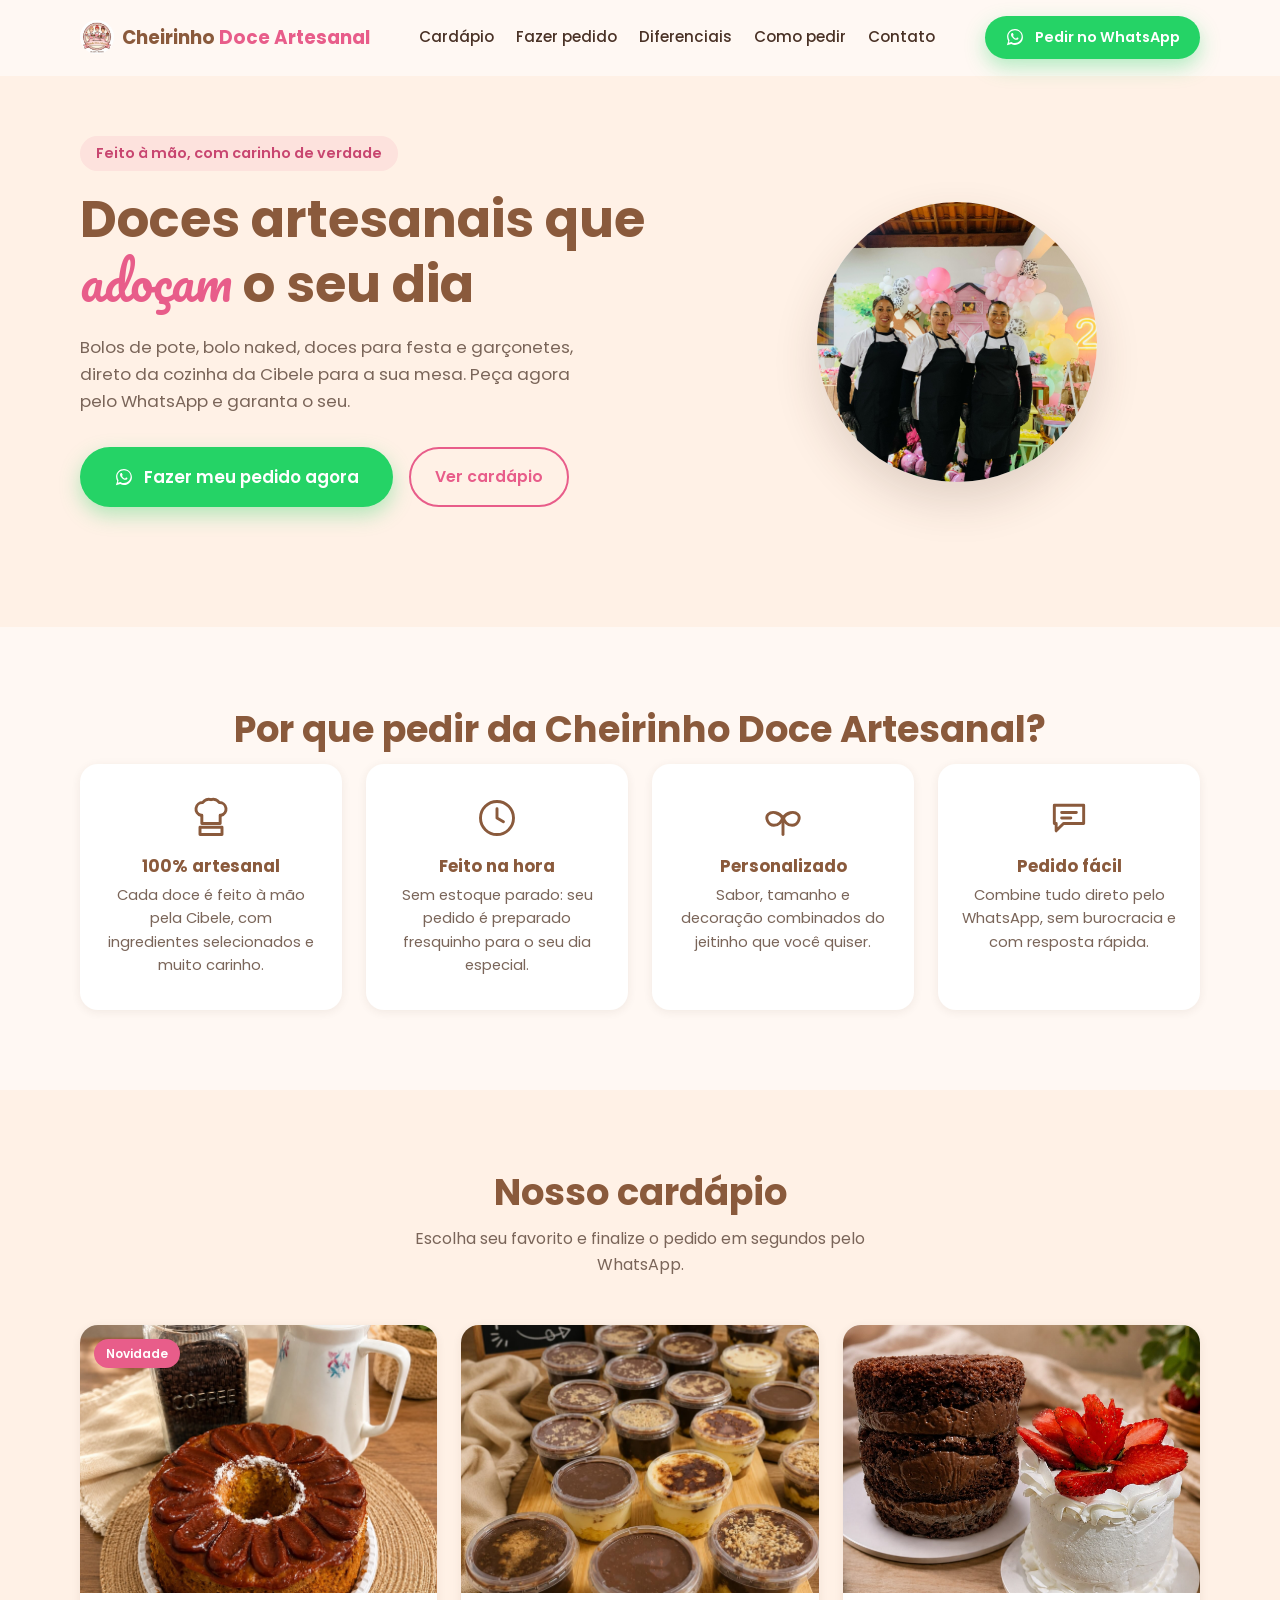
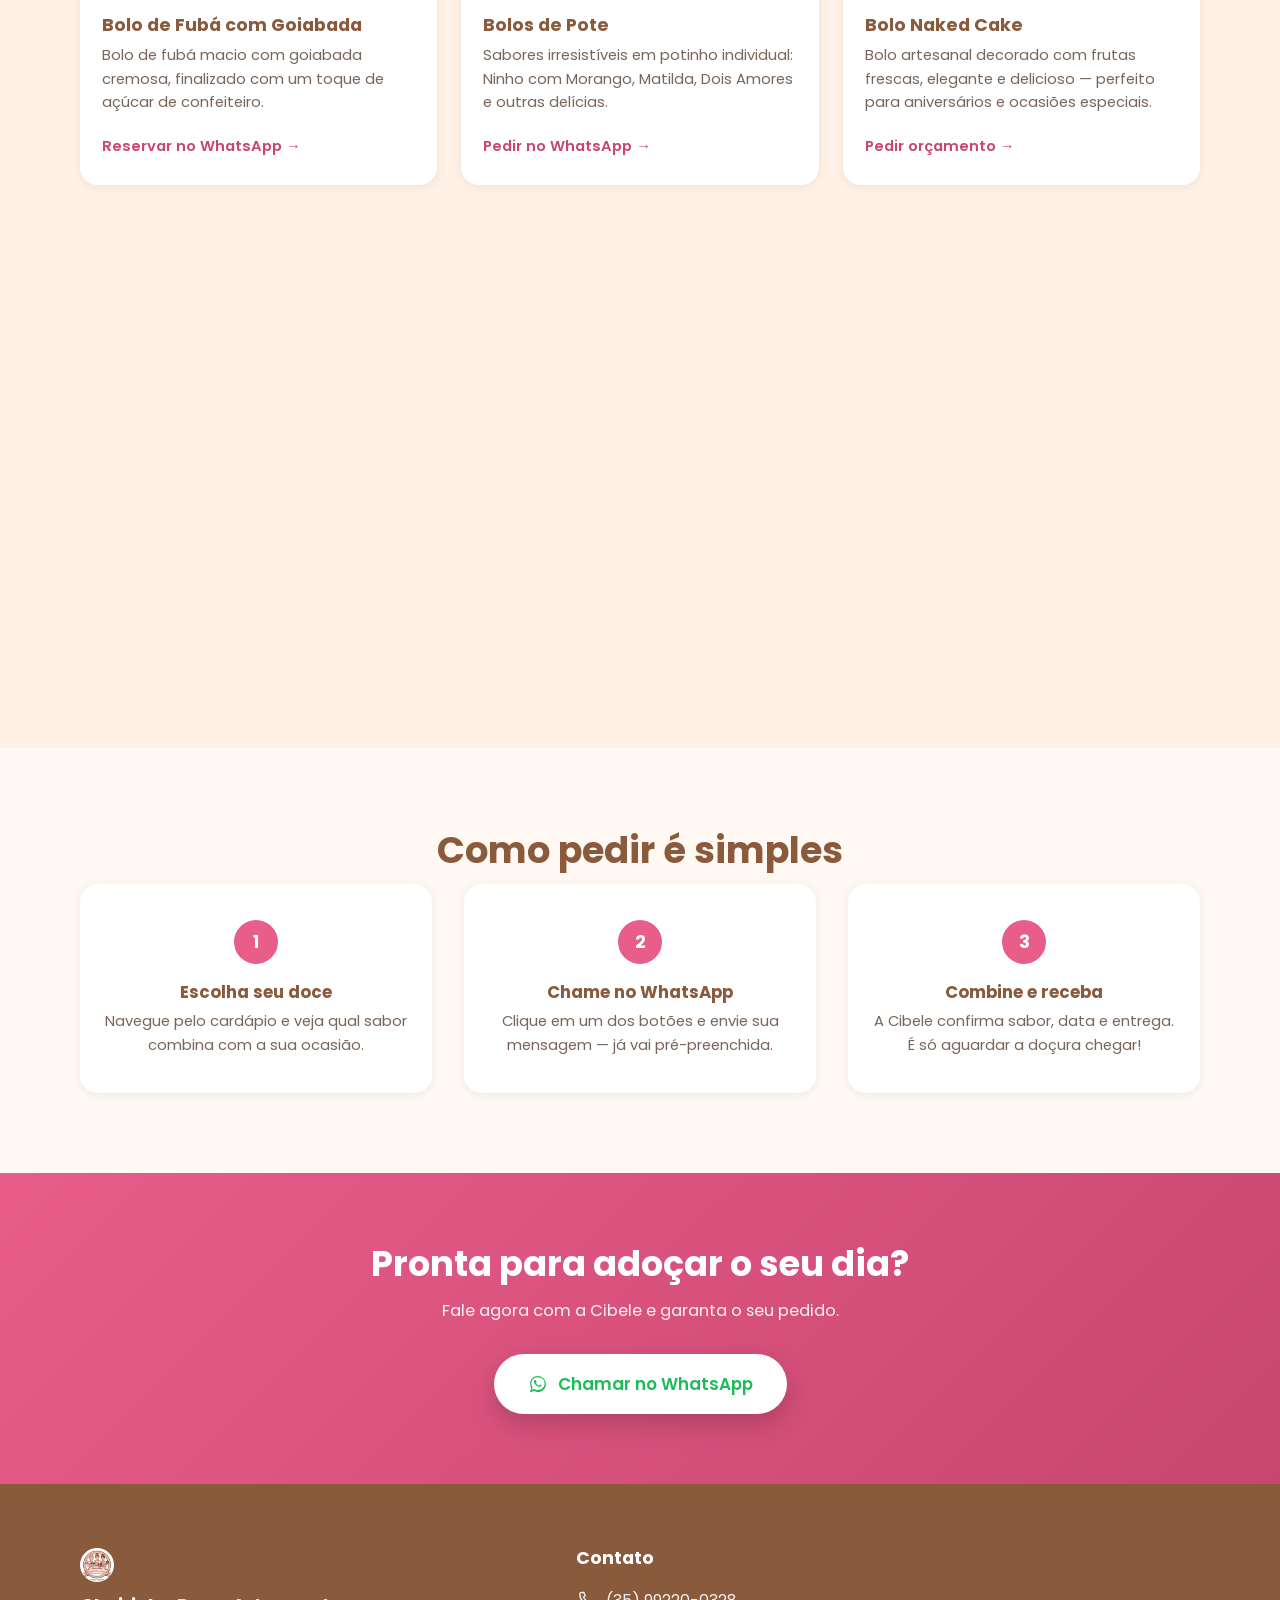
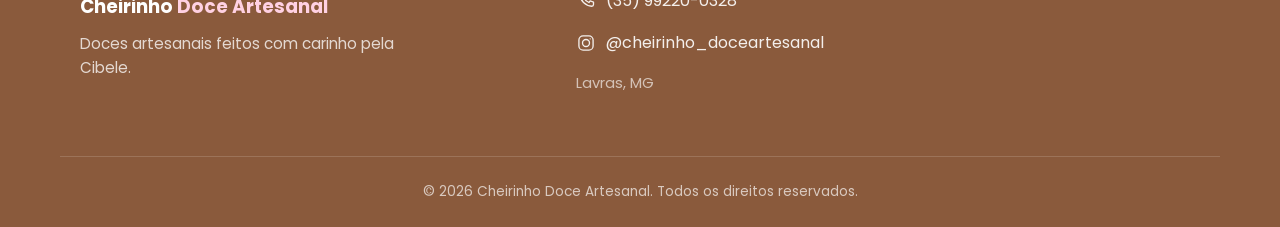
==== commit d957a12a: "style: update hero image" ====
--- a/index.html
+++ b/index.html
@@ -102,8 +102,8 @@
 
         <div class="hero__art">
           <div class="cake-illustration">
-            <img src="assets/img/logo-temporaria.jpeg"
-                 alt="Fatia de bolo de chocolate com morango e chantili da Cheirinho Doce Artesanal"
+            <img src="assets/img/foto-hero.jpg"
+                 alt="Equipe da Cheirinho Doce Artesanal em uma festa decorada"
                  class="cake-illustration__img">
           </div>
           <p class="hero__mobile-brand">Cheirinho Doce Artesanal</p>
